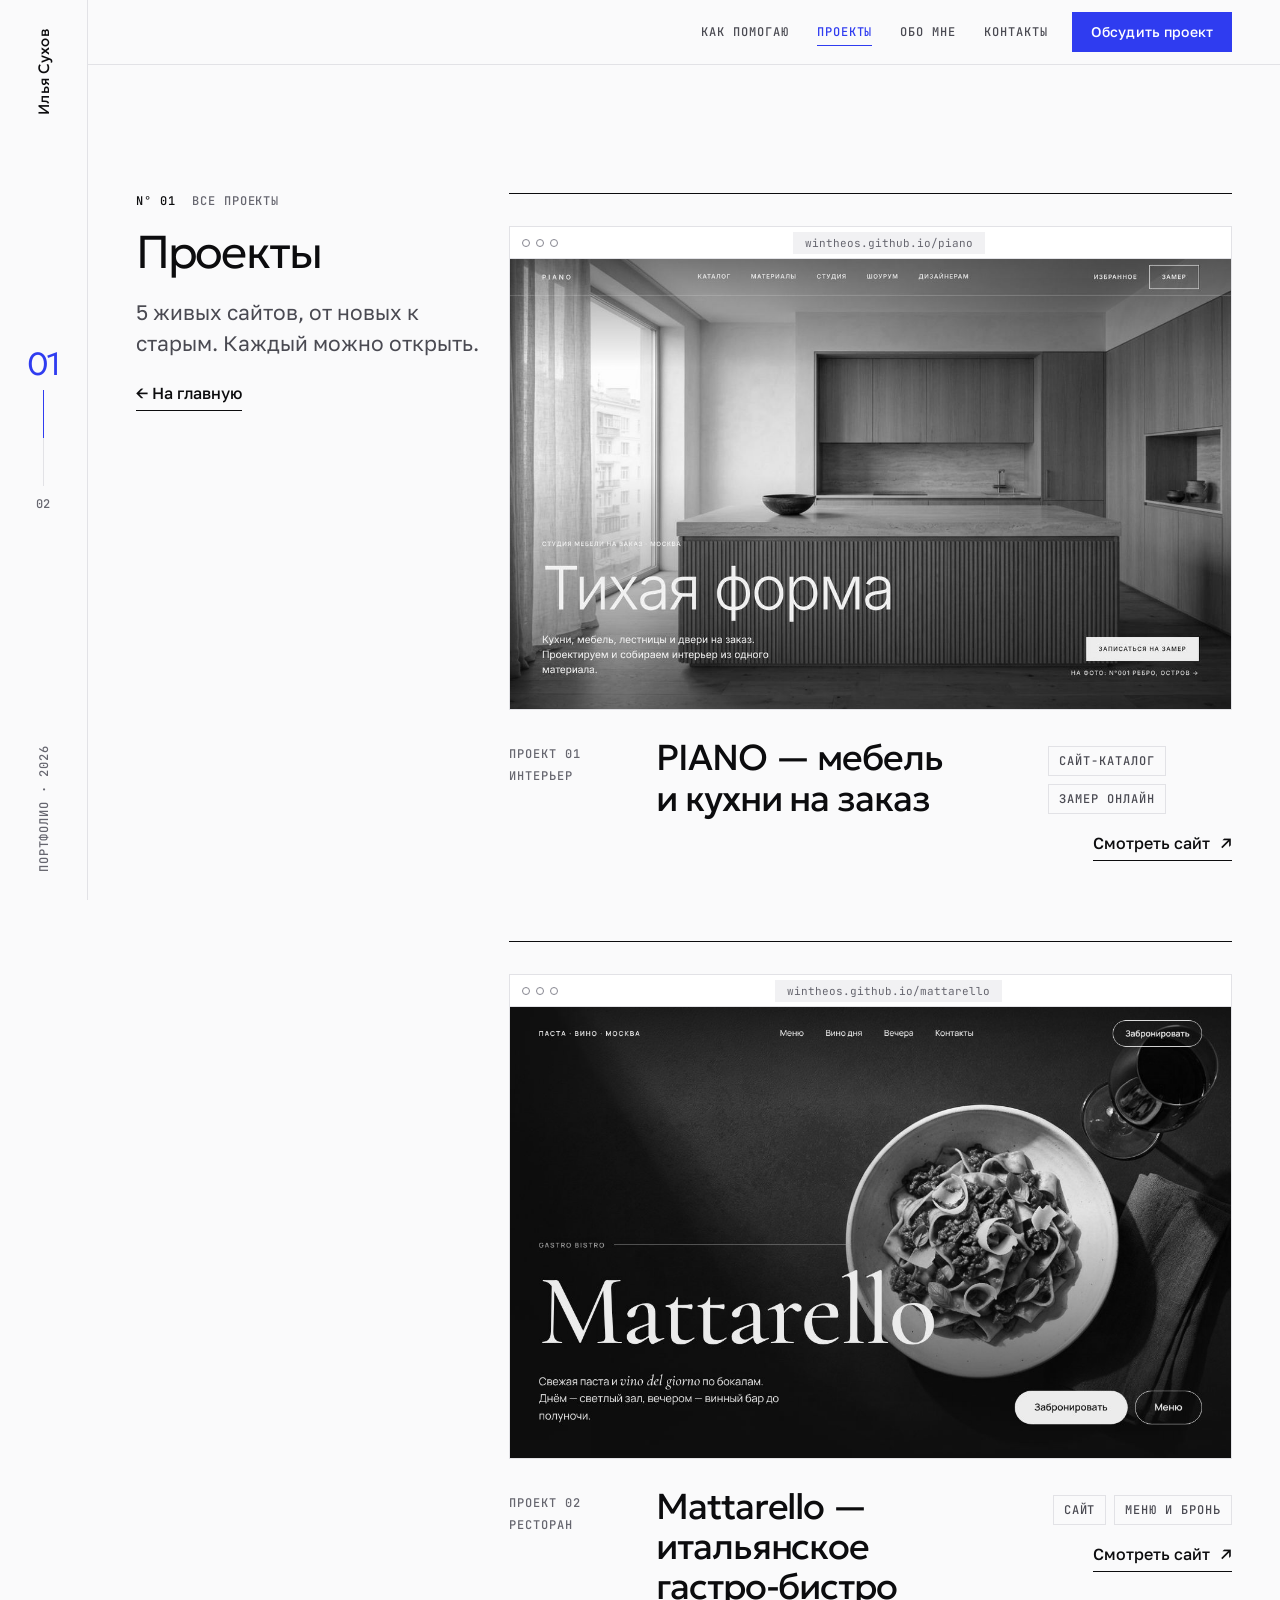
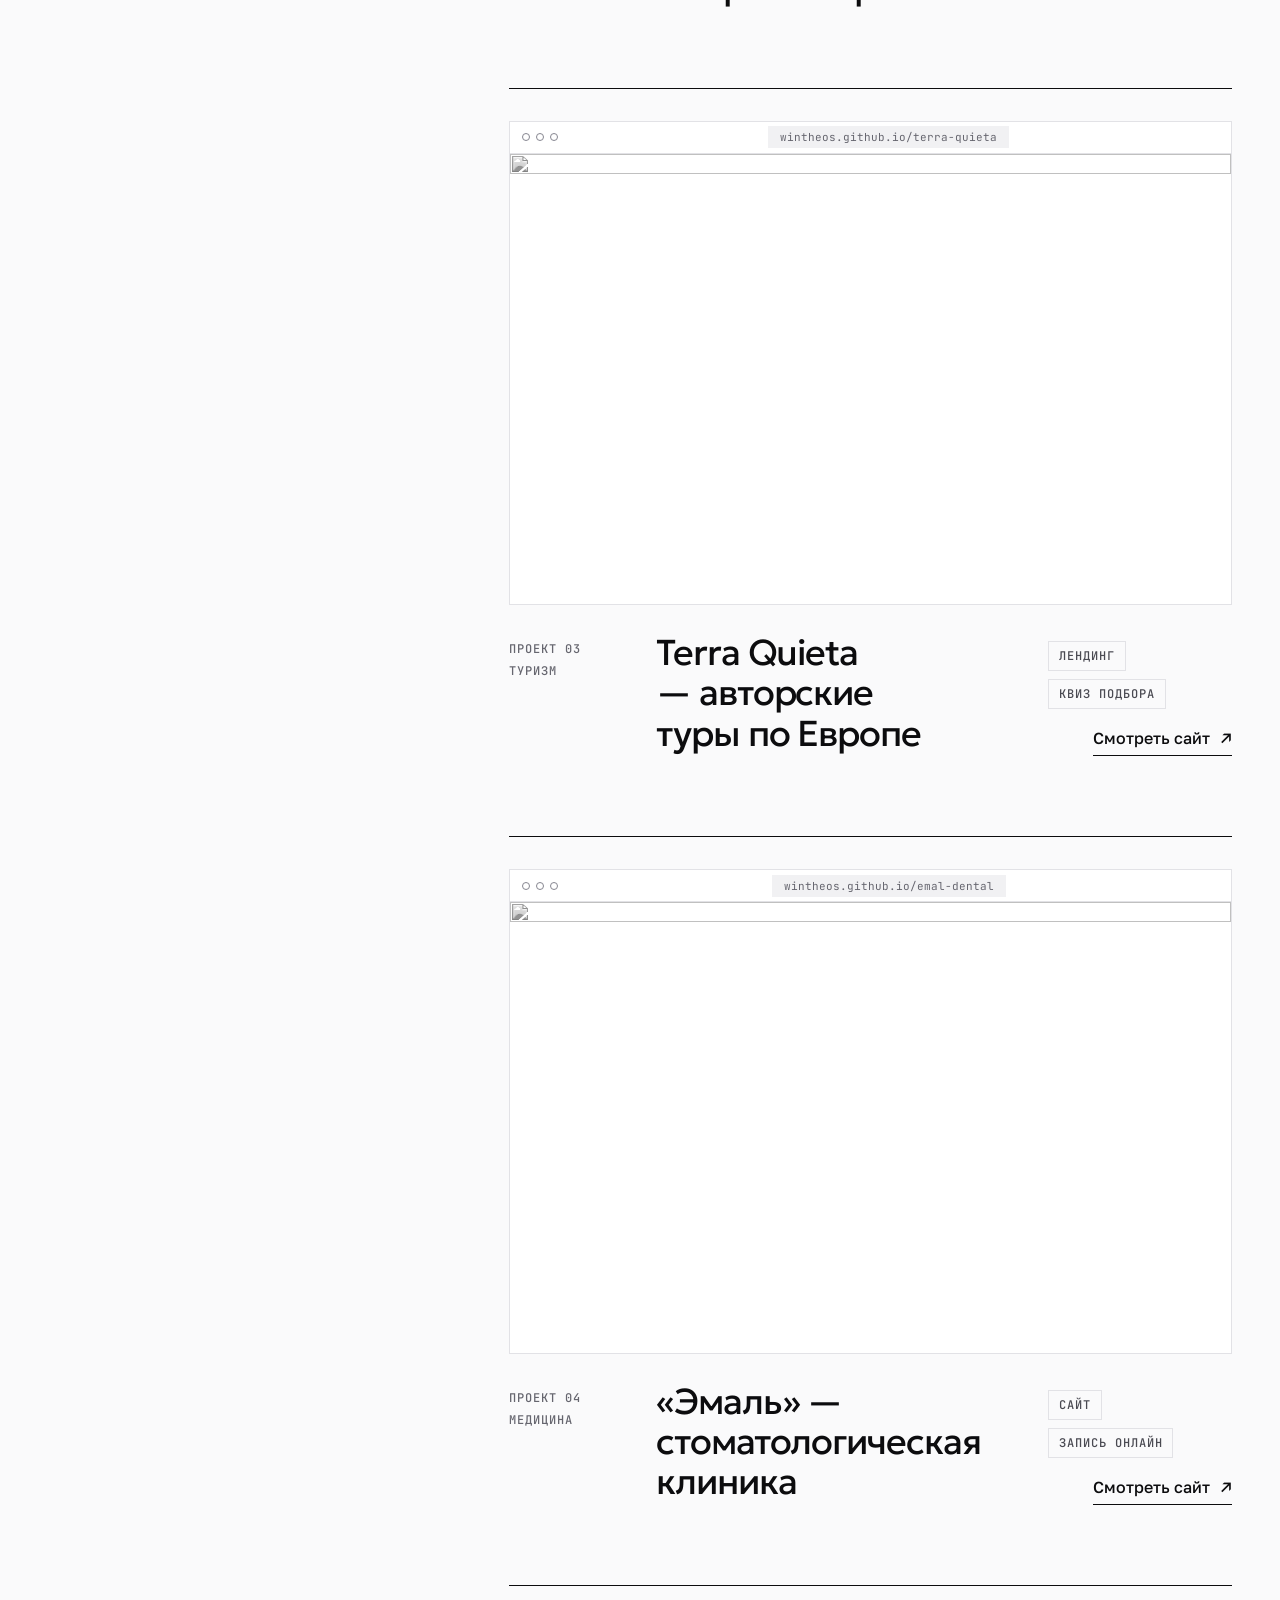
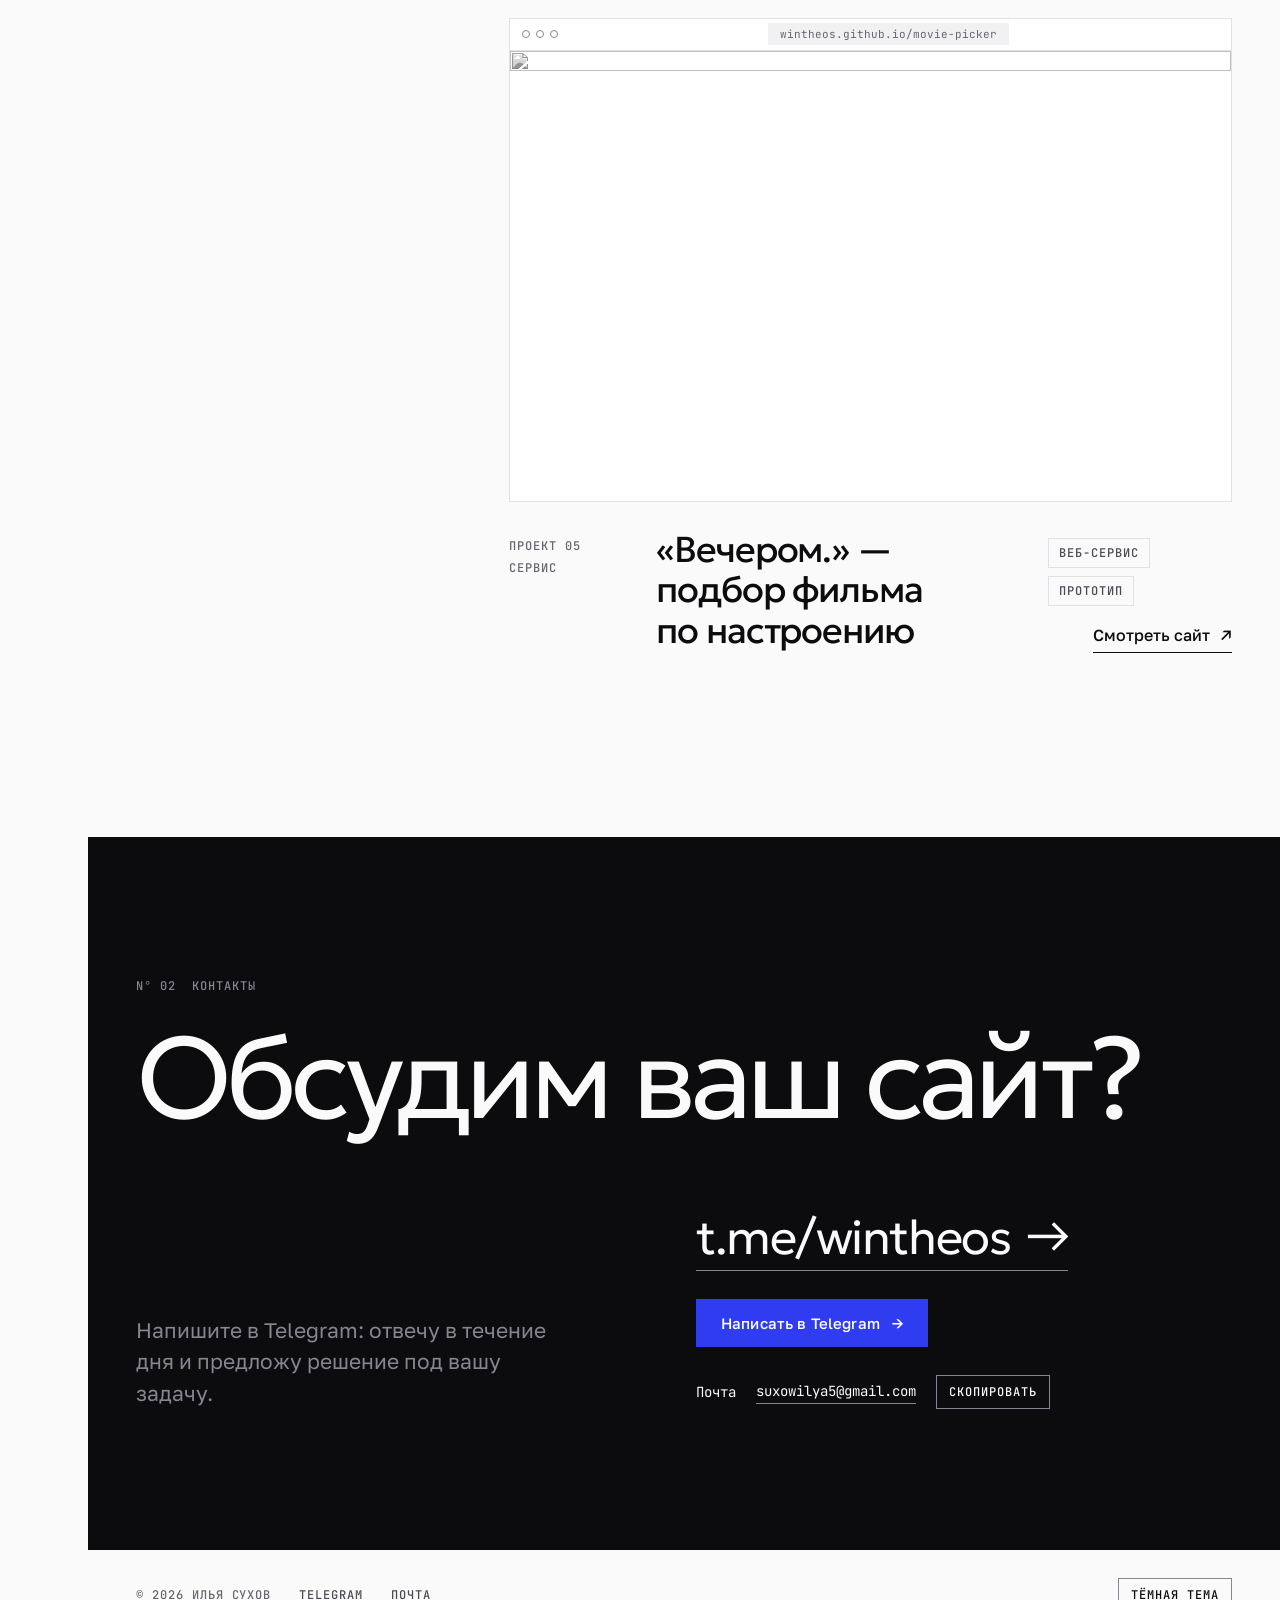
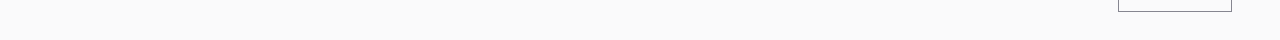
==== projects/index.html @ 3e2fe47c "PIANO в портфолио, на главной 3 последних проекта, страница всех проектов Co-Authored-By: Claude Opu" ====
<!doctype html>
<html lang="ru">
<head>
<meta charset="utf-8">
<meta name="viewport" content="width=device-width, initial-scale=1, viewport-fit=cover">
<title>Все проекты — Илья Сухов</title>
<meta name="description" content="Илья Сухов — веб-разработчик. Делаю сайты и лендинги для бизнеса, которые приводят клиентов.">
<link rel="preconnect" href="https://fonts.googleapis.com">
<link rel="preconnect" href="https://fonts.gstatic.com" crossorigin>
<link rel="stylesheet" href="https://fonts.googleapis.com/css2?family=Geologica:wght@300;400;500&family=Golos+Text:wght@400;500&family=JetBrains+Mono:wght@400;500&display=swap">
<style>
/* Layout: швейцарская сетка на 12 колонок + вертикальная рейка слева со счётчиком раздела; заголовки разделов «прилипают» слева, содержание идёт справа; структура держится на волосяных линиях */
:root{
  --surface:#fafafb; --surface-raised:#ffffff; --surface-sunken:#f1f1f3;
  --ink:#0c0c0e; --ink-secondary:#4a4a52; --ink-tertiary:#66666f;
  --line:#e2e2e6; --line-control:#868690; --line-strong:#0c0c0e;
  --accent:#2f3cf0; --accent-hover:#2330cc; --on-accent:#ffffff; --accent-soft:#ebecfe; --focus:#2f3cf0;
  --font-display:"Geologica","Golos Text",system-ui,sans-serif;
  --font-text:"Golos Text",system-ui,-apple-system,"Segoe UI",sans-serif;
  --font-mono:"JetBrains Mono",ui-monospace,"SFMono-Regular",Menlo,monospace;
  --rail:88px; --gap:24px; --side:16px; --wrap:1280px;
}
@media (prefers-color-scheme: dark){:root:not([data-theme="light"]){
  --surface:#0b0b0d; --surface-raised:#141417; --surface-sunken:#070708;
  --ink:#f2f2f4; --ink-secondary:#a7a7b0; --ink-tertiary:#8a8a94;
  --line:#2a2a30; --line-control:#63636d; --line-strong:#f2f2f4;
  --accent:#8a93ff; --accent-hover:#a3aaff; --on-accent:#0b0b0d; --accent-soft:#1c1f4d; --focus:#8a93ff; color-scheme:dark}}
:root[data-theme="dark"]{
  --surface:#0b0b0d; --surface-raised:#141417; --surface-sunken:#070708;
  --ink:#f2f2f4; --ink-secondary:#a7a7b0; --ink-tertiary:#8a8a94;
  --line:#2a2a30; --line-control:#63636d; --line-strong:#f2f2f4;
  --accent:#8a93ff; --accent-hover:#a3aaff; --on-accent:#0b0b0d; --accent-soft:#1c1f4d; --focus:#8a93ff; color-scheme:dark}
@media (min-width:720px){:root{--side:32px}}
@media (min-width:1100px){:root{--side:48px}}

*,*::before,*::after{box-sizing:border-box}
html{scroll-behavior:smooth;scroll-padding-top:72px}
body{margin:0;background:var(--surface);color:var(--ink);font:400 16px/1.625 var(--font-text);-webkit-font-smoothing:antialiased}
img{max-width:100%;height:auto;display:block}
a{color:inherit}
:focus-visible{outline:2px solid var(--focus);outline-offset:2px}
h1,h2,h3,p{margin:0}
h1,h2,h3{font-family:var(--font-display);font-weight:300;text-wrap:balance}
.mono{font-family:var(--font-mono);font-size:12px;line-height:16px;font-weight:500;letter-spacing:.08em;text-transform:uppercase}
.muted{color:var(--ink-tertiary)}
.grid{display:grid;grid-template-columns:repeat(12,minmax(0,1fr));column-gap:var(--gap)}
.wrap{max-width:var(--wrap);margin-inline:auto;padding-inline:var(--side)}

/* Рейка слева */
.rail{display:none}
@media (min-width:1100px){
  body{padding-left:var(--rail)}
  .rail{display:flex;flex-direction:column;justify-content:space-between;align-items:center;position:fixed;left:0;top:0;bottom:0;width:var(--rail);padding-block:28px;border-right:1px solid var(--line);background:var(--surface);z-index:20}
  .rail__name{writing-mode:vertical-rl;transform:rotate(180deg);font:400 15px/1 var(--font-display);letter-spacing:.02em;color:var(--ink);text-decoration:none}
  .rail__count{display:flex;flex-direction:column;align-items:center;gap:10px;font-variant-numeric:tabular-nums}
  .rail__now{font:300 32px/1 var(--font-display);letter-spacing:-.04em;color:var(--accent)}
  .rail__bar{width:1px;height:96px;background:var(--line);position:relative;overflow:hidden}
  .rail__bar i{position:absolute;left:0;top:0;width:1px;height:20%;background:var(--accent);transition:height .2s ease}
}

/* Шапка */
.top{position:sticky;top:env(safe-area-inset-top,0px);z-index:15;background:var(--surface);border-bottom:1px solid var(--line)}
.top__in{display:flex;align-items:center;gap:24px;min-height:64px}
.top__name{font:400 17px/1 var(--font-display);letter-spacing:-.01em;text-decoration:none}
@media (min-width:1100px){.top__name{display:none}}
.nav{display:flex;gap:28px;margin-left:auto}
.nav a{text-decoration:none;color:var(--ink-secondary);transition:color .2s ease;position:relative;padding-block:4px}
.nav a:hover{color:var(--ink)}
.nav a.is-active{color:var(--accent)}
.nav a.is-active::after{content:"";position:absolute;left:0;right:0;bottom:-2px;height:1px;background:var(--accent)}
.top__cta{margin-left:auto}
@media (min-width:900px){.top__cta{margin-left:0}}
@media (max-width:899px){.nav{display:none}}

/* Кнопки */
.btn{display:inline-flex;align-items:center;justify-content:center;gap:12px;min-height:48px;padding:12px 24px;border:1px solid var(--line-strong);background:transparent;color:var(--ink);font:500 15px/22px var(--font-text);letter-spacing:.01em;text-decoration:none;cursor:pointer;transition:background-color .2s ease,color .2s ease,border-color .2s ease}
.btn:hover{background:var(--ink);color:var(--surface)}
.btn--primary{background:var(--accent);border-color:var(--accent);color:var(--on-accent)}
.btn--primary:hover{background:var(--accent-hover);border-color:var(--accent-hover);color:var(--on-accent)}
.btn--sm{min-height:40px;padding:8px 18px;font-size:14px}
.btn .arr{transition:transform .2s ease}
.btn:hover .arr{transform:translateX(4px)}
.tlink{display:inline-flex;gap:10px;align-items:baseline;padding-bottom:4px;border-bottom:1px solid var(--line-strong);text-decoration:none;font-weight:500;transition:color .2s ease,border-color .2s ease}
.tlink:hover{color:var(--accent);border-color:var(--accent)}
.tlink .arr{transition:transform .2s ease}.tlink:hover .arr{transform:translateX(4px)}
.tag{display:inline-flex;padding:6px 10px;border:1px solid var(--line);color:var(--ink-secondary)}

/* Секции */
.sec{padding-block:clamp(72px,10vw,128px);border-top:1px solid var(--line)}
.sec__head{grid-column:1/-1;min-width:0;display:flex;flex-direction:column;gap:20px;margin-bottom:48px}
.sec__label{display:flex;gap:16px}
.sec__title{font-size:clamp(40px,5.6vw,64px);line-height:1.04;letter-spacing:-.04em;overflow-wrap:break-word}
.sec__body{grid-column:1/-1;min-width:0}
@media (min-width:1200px){
  .sec__head{grid-column:1/5;margin-bottom:0;position:sticky;top:112px;align-self:start}
  .sec__title{font-size:clamp(40px,3.6vw,56px)}
  .sec__body{grid-column:5/-1}
}

/* Герой */
.hero{position:relative;padding-block:clamp(40px,6vw,72px) clamp(72px,9vw,120px)}
.guides{position:absolute;inset:0;pointer-events:none}
.guides .wrap{height:100%}
.guides .grid{height:100%}
.guides span{border-inline:1px solid var(--line);opacity:.55}
@media (max-width:719px){.guides span:nth-child(n+5){display:none}.guides .grid{grid-template-columns:repeat(4,1fr)}}
.hero .wrap{position:relative}
.meta{display:grid;grid-template-columns:repeat(12,minmax(0,1fr));column-gap:var(--gap);row-gap:8px;padding-bottom:20px;border-bottom:1px solid var(--line-strong)}
.meta > *{grid-column:span 12}
@media (min-width:720px){.meta > *{grid-column:span 4}}
.hero h1{margin-top:clamp(40px,6vw,72px);font-size:clamp(46px,9.2vw,124px);line-height:.98;letter-spacing:-.05em}
.hero h1 .l{display:block}
.typing .ch{visibility:hidden}
.typing .ch.on{visibility:visible}
.caret{display:inline-block;position:relative;width:0;height:.8em;vertical-align:baseline}
.caret::after{content:"";position:absolute;left:.03em;bottom:-.06em;width:.055em;height:.86em;background:var(--accent);animation:blink 1s steps(1) infinite}
.caret.is-typing::after{animation:none}
.caret.is-done{opacity:0;transition:opacity .4s ease}
@keyframes blink{50%{opacity:0}}
@media (min-width:900px){.hero h1 .l2{padding-left:calc((100% + var(--gap)) / 12 * 2)}.hero h1 .l3{padding-left:calc((100% + var(--gap)) / 12 * 5)}}
.hero__row{margin-top:clamp(40px,6vw,72px);row-gap:32px;align-items:end}
.fig{grid-column:1/-1;display:flex;flex-direction:column;gap:10px;max-width:280px}
.fig img{width:100%;aspect-ratio:4/5;object-fit:cover;object-position:50% 25%;filter:grayscale(1) contrast(1.05)}
.hero__text{grid-column:1/-1;display:flex;flex-direction:column;gap:28px}
.lead{font-size:clamp(18px,2vw,21px);line-height:1.5;color:var(--ink-secondary);max-width:30em}
.actions{display:flex;flex-wrap:wrap;gap:16px 28px;align-items:center}
@media (min-width:720px){.fig{grid-column:1/5}.hero__text{grid-column:6/-1}}
@media (min-width:1100px){.fig{grid-column:1/4}.hero__text{grid-column:6/12}}

/* Как помогаю: строки-реестр */
.rows{list-style:none;margin:0;padding:0;border-top:1px solid var(--line-strong)}
.row{display:grid;grid-template-columns:56px minmax(0,1fr);column-gap:var(--gap);row-gap:8px;padding-block:28px;border-bottom:1px solid var(--line);transition:background-color .2s ease}
.row__n{grid-row:span 2;font-variant-numeric:tabular-nums;padding-top:6px}
.row h3{font-size:clamp(22px,2.4vw,28px);line-height:1.2;font-weight:400;letter-spacing:-.025em;transition:color .2s ease}
.row p{color:var(--ink-secondary);max-width:36em}
.row.is-in h3{color:var(--accent)}
@media (hover:hover){.row:hover h3{color:var(--accent)}}
@media (min-width:1200px){.row{grid-template-columns:56px minmax(0,5fr) minmax(0,6fr);align-items:baseline}.row__n{grid-row:auto}}
.steps{margin-top:64px}
.steps__title{margin-bottom:20px}
.steps ol{list-style:none;margin:0;padding:0;display:grid;grid-template-columns:repeat(2,minmax(0,1fr));gap:0;border-top:1px solid var(--line-strong);counter-reset:s}
@media (min-width:720px){.steps ol{grid-template-columns:repeat(4,minmax(0,1fr))}}
.steps li{counter-increment:s;display:flex;flex-direction:column;gap:28px;padding:20px 20px 24px 0;border-bottom:1px solid var(--line)}
.steps li::before{content:"Этап " counter(s);font-family:var(--font-mono);font-size:12px;line-height:16px;font-weight:500;letter-spacing:.08em;text-transform:uppercase;color:var(--ink-tertiary)}
.steps li span{font:400 20px/1.2 var(--font-display);letter-spacing:-.02em}
.steps li{position:relative}
.steps li::after{content:"";position:absolute;left:0;right:0;top:-1px;height:2px;background:var(--accent);transform:scaleX(0);transform-origin:left;transition:transform .35s ease}
.steps li span,.steps li::before{transition:color .3s ease}
.steps li.flash::after{transform:scaleX(1)}
.steps li.flash span,.steps li.flash::before{color:var(--accent)}
@media (min-width:720px){.steps li+li{padding-left:20px;border-left:1px solid var(--line)}}
@media (max-width:719px){.steps li:nth-child(even){padding-left:20px;border-left:1px solid var(--line)}}

/* Проекты */
.proj{display:flex;flex-direction:column;gap:28px;padding-block:32px 56px;border-top:1px solid var(--line-strong)}
.proj+.proj{margin-top:24px}
.stage{display:block;text-decoration:none}
.browser{position:relative;width:100%;background:var(--surface-raised);border:1px solid var(--line);overflow:hidden}
.browser__bar{display:grid;grid-template-columns:auto 1fr auto;align-items:center;gap:12px;height:32px;padding:0 12px;border-bottom:1px solid var(--line)}
.dots{display:flex;gap:6px}.dots i{width:8px;height:8px;border:1px solid var(--line-control);border-radius:999px}
.url{justify-self:center;max-width:100%;overflow:hidden;text-overflow:ellipsis;white-space:nowrap;padding:3px 12px;background:var(--surface-sunken);font:400 11px/16px var(--font-mono);color:var(--ink-tertiary)}
.browser img{width:100%;aspect-ratio:16/10;object-fit:cover;object-position:top;filter:grayscale(1);transition:filter .4s ease}
.stage:focus-visible img,.proj.is-in .browser img{filter:none}
@media (hover:hover){.proj:hover .browser img{filter:none}}
.proj__info{display:grid;grid-template-columns:minmax(0,1fr);gap:16px;min-width:0}
.proj__idx{display:flex;gap:16px;font-variant-numeric:tabular-nums}
.proj h3{font-size:clamp(26px,3vw,36px);line-height:1.12;font-weight:400;letter-spacing:-.03em;overflow-wrap:break-word;hyphens:auto}
.proj__side{display:flex;flex-direction:column;gap:16px;align-items:flex-start}
.proj__tags{display:flex;flex-wrap:wrap;gap:8px}
@media (min-width:900px){
  .proj__info{grid-template-columns:minmax(0,2fr) minmax(0,6fr) minmax(0,3fr);column-gap:var(--gap);align-items:start}
  .proj__idx{flex-direction:column;gap:6px;padding-top:8px}
  .proj__side{align-items:flex-end;padding-top:8px}
}

.more{display:flex;flex-wrap:wrap;align-items:center;justify-content:space-between;gap:16px 24px;margin-top:24px;padding-top:28px;border-top:1px solid var(--line-strong)}
.back{display:inline-flex;align-self:flex-start}
/* Обо мне */
.about__grid{row-gap:40px;align-items:start}
.portrait{grid-column:1/-1;max-width:420px;display:flex;flex-direction:column;gap:10px}
.portrait img{width:100%;aspect-ratio:4/5;object-fit:cover;object-position:50% 30%;filter:grayscale(1) contrast(1.05)}
.about__text{grid-column:1/-1;display:flex;flex-direction:column;gap:24px;min-width:0}
.about__text h2{font-size:clamp(40px,5.6vw,64px);line-height:1.04;letter-spacing:-.04em}
.about__text p{font-size:clamp(17px,1.8vw,19px);line-height:1.65;max-width:34em}
.about__text p.big{font:300 clamp(22px,2.6vw,30px)/1.3 var(--font-display);letter-spacing:-.02em;color:var(--ink)}
.tools{display:grid;grid-template-columns:repeat(2,minmax(0,1fr));border-top:1px solid var(--line-strong);margin-top:8px}
@media (min-width:720px){.tools{grid-template-columns:repeat(4,minmax(0,1fr))}}
.tools li{list-style:none;padding:14px 12px 14px 0;border-bottom:1px solid var(--line);font-family:var(--font-mono);font-size:13px;line-height:18px;color:var(--ink-secondary)}
.tools{padding:0;margin-bottom:0}
@media (min-width:860px){.portrait{grid-column:1/6}.about__text{grid-column:7/-1}}

/* Контакты: инверсия */
.contact{background:var(--ink);color:var(--surface);--c-muted:var(--line-control);padding-block:clamp(80px,11vw,144px);border-top:0}
.contact .mono{color:var(--c-muted)}
.contact h2{margin-top:28px;font-size:clamp(48px,9vw,120px);line-height:.98;letter-spacing:-.05em}
.contact__grid{margin-top:clamp(48px,6vw,80px);row-gap:40px;align-items:end}
.contact__lead{grid-column:1/-1;font-size:clamp(18px,2vw,21px);line-height:1.5;color:var(--c-muted);max-width:28em}
.contact__act{grid-column:1/-1;display:flex;flex-direction:column;gap:28px;align-items:flex-start}
.contact .btn--primary:focus-visible,.contact a:focus-visible,.contact button:focus-visible{outline-color:var(--surface)}
.biglink{font:300 clamp(28px,4vw,48px)/1.1 var(--font-display);letter-spacing:-.03em;text-decoration:none;border-bottom:1px solid var(--c-muted);padding-bottom:6px;display:inline-flex;gap:16px;transition:border-color .2s ease}
.biglink:hover{border-color:var(--surface)}
.biglink .arr{transition:transform .2s ease}.biglink:hover .arr{transform:translateX(6px)}
.mail{display:flex;flex-wrap:wrap;gap:12px 20px;align-items:center;font-family:var(--font-mono);font-size:14px}
.mail a{text-decoration:none;border-bottom:1px solid var(--c-muted)}
.copy{font:500 12px/16px var(--font-mono);letter-spacing:.08em;text-transform:uppercase;padding:8px 12px;border:1px solid var(--c-muted);background:transparent;color:var(--surface);cursor:pointer;transition:border-color .2s ease}
.copy:hover{border-color:var(--surface)}
@media (min-width:900px){.contact__lead{grid-column:1/6}.contact__act{grid-column:7/-1}}

/* Футер */
.foot{padding-block:28px}
.foot__in{display:flex;flex-wrap:wrap;gap:12px 28px;align-items:center;color:var(--ink-tertiary)}
.foot__in a{text-decoration:none;color:var(--ink-secondary)}
.foot__in a:hover{color:var(--ink)}
.theme{margin-left:auto;font:500 12px/16px var(--font-mono);letter-spacing:.08em;text-transform:uppercase;padding:8px 12px;border:1px solid var(--line-control);background:transparent;color:var(--ink);cursor:pointer}
.theme:hover{border-color:var(--ink)}

@media (prefers-reduced-motion:reduce){html{scroll-behavior:auto}*{transition:none!important}}
</style>
<link rel="icon" href="data:image/svg+xml,%3Csvg xmlns=%22http://www.w3.org/2000/svg%22 viewBox=%220 0 64 64%22%3E%3Crect width=%2264%22 height=%2264%22 fill=%22%230c0c0e%22/%3E%3Crect x=%2240%22 y=%220%22 width=%2224%22 height=%2240%22 fill=%22%232f3cf0%22/%3E%3C/svg%3E">
<meta property="og:title" content="Все проекты — Илья Сухов"><meta property="og:description" content="Делаю сайты и лендинги для бизнеса, которые приводят клиентов."><meta property="og:type" content="website"><meta property="og:url" content="https://wintheos.github.io/projects/"><meta property="og:image" content="https://wintheos.github.io/img/cover-og.jpg"><meta name="theme-color" content="#fafafb">
</head>
<body>

<aside class="rail" aria-hidden="true">
  <a class="rail__name" href="../" tabindex="-1">Илья Сухов</a>
  <div class="rail__count">
    <span class="rail__now" id="railNow">01</span>
    <span class="rail__bar"><i id="railBar"></i></span>
    <span class="mono muted">02</span>
  </div>
  <span class="mono muted" style="writing-mode:vertical-rl;transform:rotate(180deg)">Портфолио · 2026</span>
</aside>

<header class="top">
  <div class="wrap top__in">
    <a class="top__name" href="../">Илья Сухов</a>
    <nav class="nav mono" aria-label="Разделы">
      <a href="../#help" data-s="help">Как помогаю</a>
      <a href="./" data-s="projects" aria-current="page">Проекты</a>
      <a href="../#about" data-s="about">Обо мне</a>
      <a href="#contact" data-s="contact">Контакты</a>
    </nav>
    <a class="btn btn--primary btn--sm top__cta" href="https://t.me/wintheos" target="_blank" rel="noopener">Обсудить проект</a>
  </div>
</header>

<main id="top">
  <section class="sec" id="projects" data-n="01" style="border-top:0">
    <div class="wrap grid">
      <div class="sec__head">
        <div class="sec__label mono"><span>N° 01</span><span class="muted">Все проекты</span></div>
        <h1 class="sec__title">Проекты</h1>
        <p class="lead">5 живых сайтов, от новых к старым. Каждый можно открыть.</p>
        <a class="tlink back" href="../">← На главную</a>
      </div>
      <div class="sec__body">
        <article class="proj">
          <a class="stage" href="https://wintheos.github.io/piano/" target="_blank" rel="noopener" tabindex="-1" aria-hidden="true">
            <div class="browser"><div class="browser__bar"><span class="dots"><i></i><i></i><i></i></span><span class="url">wintheos.github.io/piano</span><span></span></div><img src="../img/cover-piano.jpg" alt="" width="1200" height="750" loading="lazy"></div>
          </a>
          <div class="proj__info">
            <div class="proj__idx mono muted"><span>Проект 01</span><span>Интерьер</span></div>
            <h3>PIANO — мебель и кухни на заказ</h3>
            <div class="proj__side">
              <div class="proj__tags mono"><span class="tag">Сайт-каталог</span><span class="tag">Замер онлайн</span></div>
              <a class="tlink" href="https://wintheos.github.io/piano/" target="_blank" rel="noopener" aria-label="Смотреть сайт: PIANO">Смотреть сайт <span class="arr" aria-hidden="true">↗</span></a>
            </div>
          </div>
        </article>
        <article class="proj proj--flip">
          <a class="stage" href="https://wintheos.github.io/mattarello/" target="_blank" rel="noopener" tabindex="-1" aria-hidden="true">
            <div class="browser"><div class="browser__bar"><span class="dots"><i></i><i></i><i></i></span><span class="url">wintheos.github.io/mattarello</span><span></span></div><img src="../img/cover-mattarello.jpg" alt="" width="1200" height="750" loading="lazy"></div>
          </a>
          <div class="proj__info">
            <div class="proj__idx mono muted"><span>Проект 02</span><span>Ресторан</span></div>
            <h3>Mattarello — итальянское гастро-бистро</h3>
            <div class="proj__side">
              <div class="proj__tags mono"><span class="tag">Сайт</span><span class="tag">Меню и бронь</span></div>
              <a class="tlink" href="https://wintheos.github.io/mattarello/" target="_blank" rel="noopener" aria-label="Смотреть сайт: Mattarello">Смотреть сайт <span class="arr" aria-hidden="true">↗</span></a>
            </div>
          </div>
        </article>
        <article class="proj">
          <a class="stage" href="https://wintheos.github.io/terra-quieta/" target="_blank" rel="noopener" tabindex="-1" aria-hidden="true">
            <div class="browser"><div class="browser__bar"><span class="dots"><i></i><i></i><i></i></span><span class="url">wintheos.github.io/terra-quieta</span><span></span></div><img src="../img/cover-terra.jpg" alt="" width="1200" height="750" loading="lazy"></div>
          </a>
          <div class="proj__info">
            <div class="proj__idx mono muted"><span>Проект 03</span><span>Туризм</span></div>
            <h3>Terra Quieta — авторские туры по Европе</h3>
            <div class="proj__side">
              <div class="proj__tags mono"><span class="tag">Лендинг</span><span class="tag">Квиз подбора</span></div>
              <a class="tlink" href="https://wintheos.github.io/terra-quieta/" target="_blank" rel="noopener" aria-label="Смотреть сайт: Terra Quieta">Смотреть сайт <span class="arr" aria-hidden="true">↗</span></a>
            </div>
          </div>
        </article>
        <article class="proj proj--flip">
          <a class="stage" href="https://wintheos.github.io/emal-dental/" target="_blank" rel="noopener" tabindex="-1" aria-hidden="true">
            <div class="browser"><div class="browser__bar"><span class="dots"><i></i><i></i><i></i></span><span class="url">wintheos.github.io/emal-dental</span><span></span></div><img src="../img/cover-emal.jpg" alt="" width="1200" height="750" loading="lazy"></div>
          </a>
          <div class="proj__info">
            <div class="proj__idx mono muted"><span>Проект 04</span><span>Медицина</span></div>
            <h3>«Эмаль» — стоматологическая клиника</h3>
            <div class="proj__side">
              <div class="proj__tags mono"><span class="tag">Сайт</span><span class="tag">Запись онлайн</span></div>
              <a class="tlink" href="https://wintheos.github.io/emal-dental/" target="_blank" rel="noopener" aria-label="Смотреть сайт: «Эмаль»">Смотреть сайт <span class="arr" aria-hidden="true">↗</span></a>
            </div>
          </div>
        </article>
        <article class="proj">
          <a class="stage" href="https://wintheos.github.io/movie-picker/" target="_blank" rel="noopener" tabindex="-1" aria-hidden="true">
            <div class="browser"><div class="browser__bar"><span class="dots"><i></i><i></i><i></i></span><span class="url">wintheos.github.io/movie-picker</span><span></span></div><img src="../img/cover-vecherom.jpg" alt="" width="1200" height="750" loading="lazy"></div>
          </a>
          <div class="proj__info">
            <div class="proj__idx mono muted"><span>Проект 05</span><span>Сервис</span></div>
            <h3>«Вечером.» — подбор фильма по настроению</h3>
            <div class="proj__side">
              <div class="proj__tags mono"><span class="tag">Веб-сервис</span><span class="tag">Прототип</span></div>
              <a class="tlink" href="https://wintheos.github.io/movie-picker/" target="_blank" rel="noopener" aria-label="Смотреть сайт: «Вечером.»">Смотреть сайт <span class="arr" aria-hidden="true">↗</span></a>
            </div>
          </div>
        </article>
      </div>
    </div>
  </section>

  <section class="sec contact" id="contact" data-n="02">
    <div class="wrap">
      <div class="sec__label mono"><span>N° 02</span><span>Контакты</span></div>
      <h2>Обсудим ваш сайт?</h2>
      <div class="grid contact__grid">
        <p class="contact__lead">Напишите в Telegram: отвечу в течение дня и предложу решение под вашу задачу.</p>
        <div class="contact__act">
          <a class="biglink" href="https://t.me/wintheos" target="_blank" rel="noopener">t.me/wintheos <span class="arr" aria-hidden="true">→</span></a>
          <a class="btn btn--primary" href="https://t.me/wintheos" target="_blank" rel="noopener">Написать в Telegram <span class="arr" aria-hidden="true">→</span></a>
          <div class="mail"><span>Почта</span><a href="mailto:suxowilya5@gmail.com" id="mail">suxowilya5@gmail.com</a><button class="copy" id="copy" type="button">Скопировать</button></div>
        </div>
      </div>
    </div>
  </section>
</main>

<footer class="foot">
  <div class="wrap foot__in mono">
    <span>© 2026 Илья Сухов</span>
    <a href="https://t.me/wintheos" target="_blank" rel="noopener">Telegram</a>
    <a href="mailto:suxowilya5@gmail.com">Почта</a>
    <button class="theme" id="theme" type="button">Тёмная тема</button>
  </div>
</footer>

<script>
(function(){
  var copy=document.getElementById('copy'),mail='suxowilya5@gmail.com';
  copy.addEventListener('click',function(){
    var done=function(){copy.textContent='Скопировано';setTimeout(function(){copy.textContent='Скопировать';},2000);};
    var fallback=function(){var r=document.createRange();r.selectNodeContents(document.getElementById('mail'));var s=getSelection();s.removeAllRanges();s.addRange(r);copy.textContent='Выделено';};
    try{navigator.clipboard.writeText(mail).then(done,fallback);}catch(e){fallback();}
  });

  var root=document.documentElement,btn=document.getElementById('theme');
  var isDark=function(){var t=root.getAttribute('data-theme');return t?t==='dark':matchMedia('(prefers-color-scheme: dark)').matches;};
  var label=function(){btn.textContent=isDark()?'Светлая тема':'Тёмная тема';};
  try{var saved=localStorage.getItem('theme');if(saved)root.setAttribute('data-theme',saved);}catch(e){}
  label();
  btn.addEventListener('click',function(){var n=isDark()?'light':'dark';root.setAttribute('data-theme',n);try{localStorage.setItem('theme',n);}catch(e){}label();});

  // Счётчик раздела в рейке и активный пункт меню
  var secs=[].slice.call(document.querySelectorAll('main > section[data-n]'));
  var now=document.getElementById('railNow'),bar=document.getElementById('railBar');
  var links=[].slice.call(document.querySelectorAll('.nav a'));
  var set=function(s){
    now.textContent=s.dataset.n;
    bar.style.height=(parseInt(s.dataset.n,10)/secs.length*100)+'%';
    links.forEach(function(a){a.classList.toggle('is-active',a.dataset.s===s.id);});
  };
  if('IntersectionObserver' in window){
    var io=new IntersectionObserver(function(es){es.forEach(function(e){if(e.isIntersecting)set(e.target);});},{rootMargin:'-45% 0px -50% 0px'});
    secs.forEach(function(s){io.observe(s);});
  }

  // На сенсорных экранах подсветка идёт за прокруткой: в каждой группе выделен один элемент — ближайший к центру экрана
  if(matchMedia('(hover: none)').matches){
    var groups=[[].slice.call(document.querySelectorAll('.row')),[].slice.call(document.querySelectorAll('.proj'))];
    var ticking=false;
    var update=function(){
      ticking=false;
      var vh=window.innerHeight,c=vh/2;
      groups.forEach(function(items){
        var best=null,bd=Infinity;
        items.forEach(function(el){
          var r=el.getBoundingClientRect();
          if(r.bottom<0||r.top>vh)return;
          var d=Math.abs((r.top+r.bottom)/2-c);
          if(d<bd){bd=d;best=el;}
        });
        items.forEach(function(el){el.classList.toggle('is-in',el===best&&bd<vh*0.35);});
      });
    };
    var onScroll=function(){if(!ticking){ticking=true;requestAnimationFrame(update);}};
    window.addEventListener('scroll',onScroll,{passive:true});
    window.addEventListener('resize',onScroll);
    update();
  }

  // Печатная машинка для заголовка первого экрана
  (function(){
    var h=document.getElementById('heroTitle');
    if(!h||matchMedia('(prefers-reduced-motion: reduce)').matches)return;
    var chars=[];
    h.querySelectorAll('.l').forEach(function(line){
      var t=line.textContent;line.textContent='';
      for(var i=0;i<t.length;i++){var c=document.createElement('span');c.className='ch';c.textContent=t[i];c.setAttribute('aria-hidden','true');line.appendChild(c);chars.push({el:c,end:i===t.length-1});}
    });
    var caret=document.createElement('span');caret.className='caret is-typing';caret.setAttribute('aria-hidden','true');
    h.classList.add('typing');
    chars[0].el.parentNode.insertBefore(caret,chars[0].el);
    var i=0;
    var step=function(){
      var c=chars[i];c.el.classList.add('on');c.el.parentNode.insertBefore(caret,c.el.nextSibling);
      i++;
      if(i>=chars.length){caret.classList.remove('is-typing');setTimeout(function(){caret.classList.add('is-done');},2600);return;}
      var d=c.el.textContent===' '?90:38+Math.random()*55;
      if(c.end)d+=260;
      setTimeout(step,d);
    };
    setTimeout(step,350);
  })();

  // Этапы работы подсвечиваются по очереди, когда блок попадает в кадр
  (function(){
    var box=document.querySelector('.steps ol');
    if(!box||!('IntersectionObserver' in window)||matchMedia('(prefers-reduced-motion: reduce)').matches)return;
    var items=[].slice.call(box.children),running=false;
    var run=function(){
      if(running)return;running=true;
      var i=0;
      var next=function(){
        if(i>=items.length){running=false;return;}
        var li=items[i];
        li.classList.add('flash');
        setTimeout(function(){
          li.classList.remove('flash');
          i++;
          setTimeout(next,380);
        },650);
      };
      next();
    };
    var seen=false;
    new IntersectionObserver(function(es){es.forEach(function(e){
      if(e.intersectionRatio>=0.7&&!seen){seen=true;run();}
      if(!e.isIntersecting&&e.intersectionRatio===0)seen=false;
    });},{threshold:[0,0.75]}).observe(box);
  })();
})();
</script>

</body>
</html>
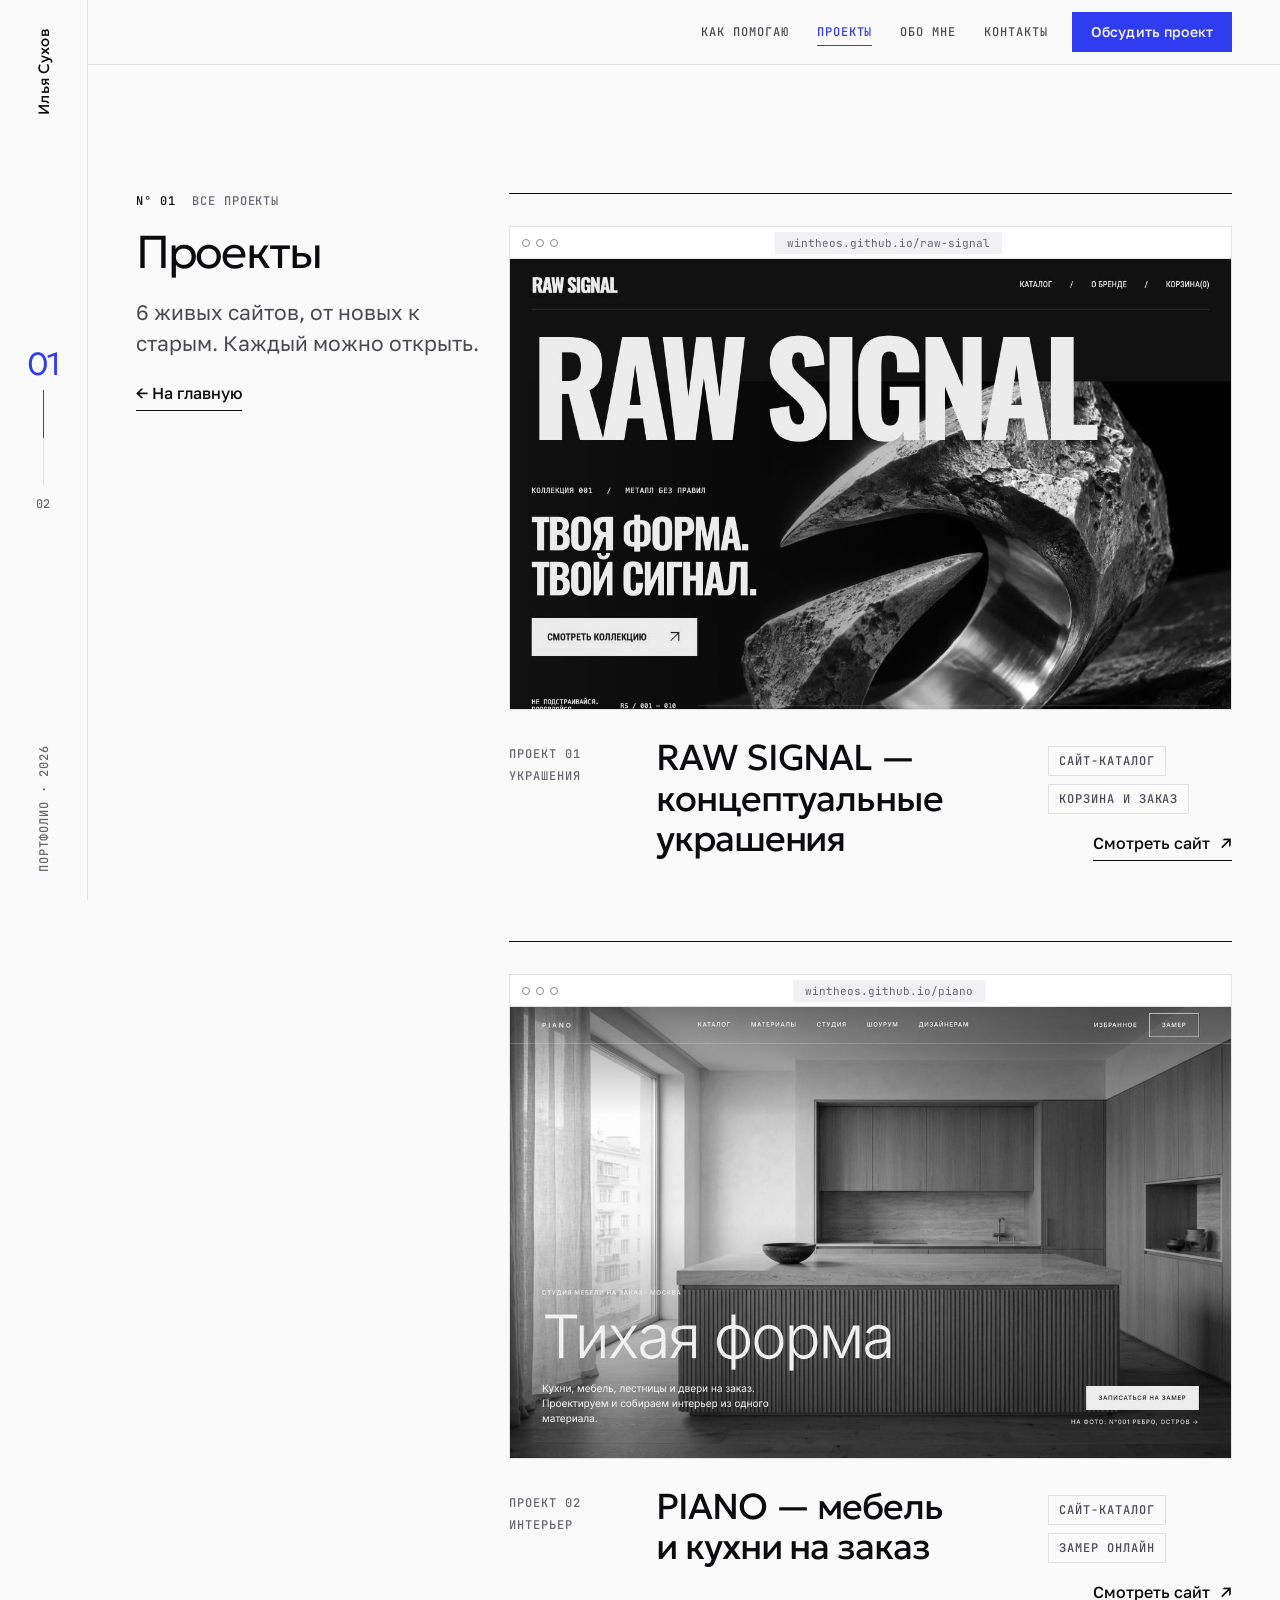
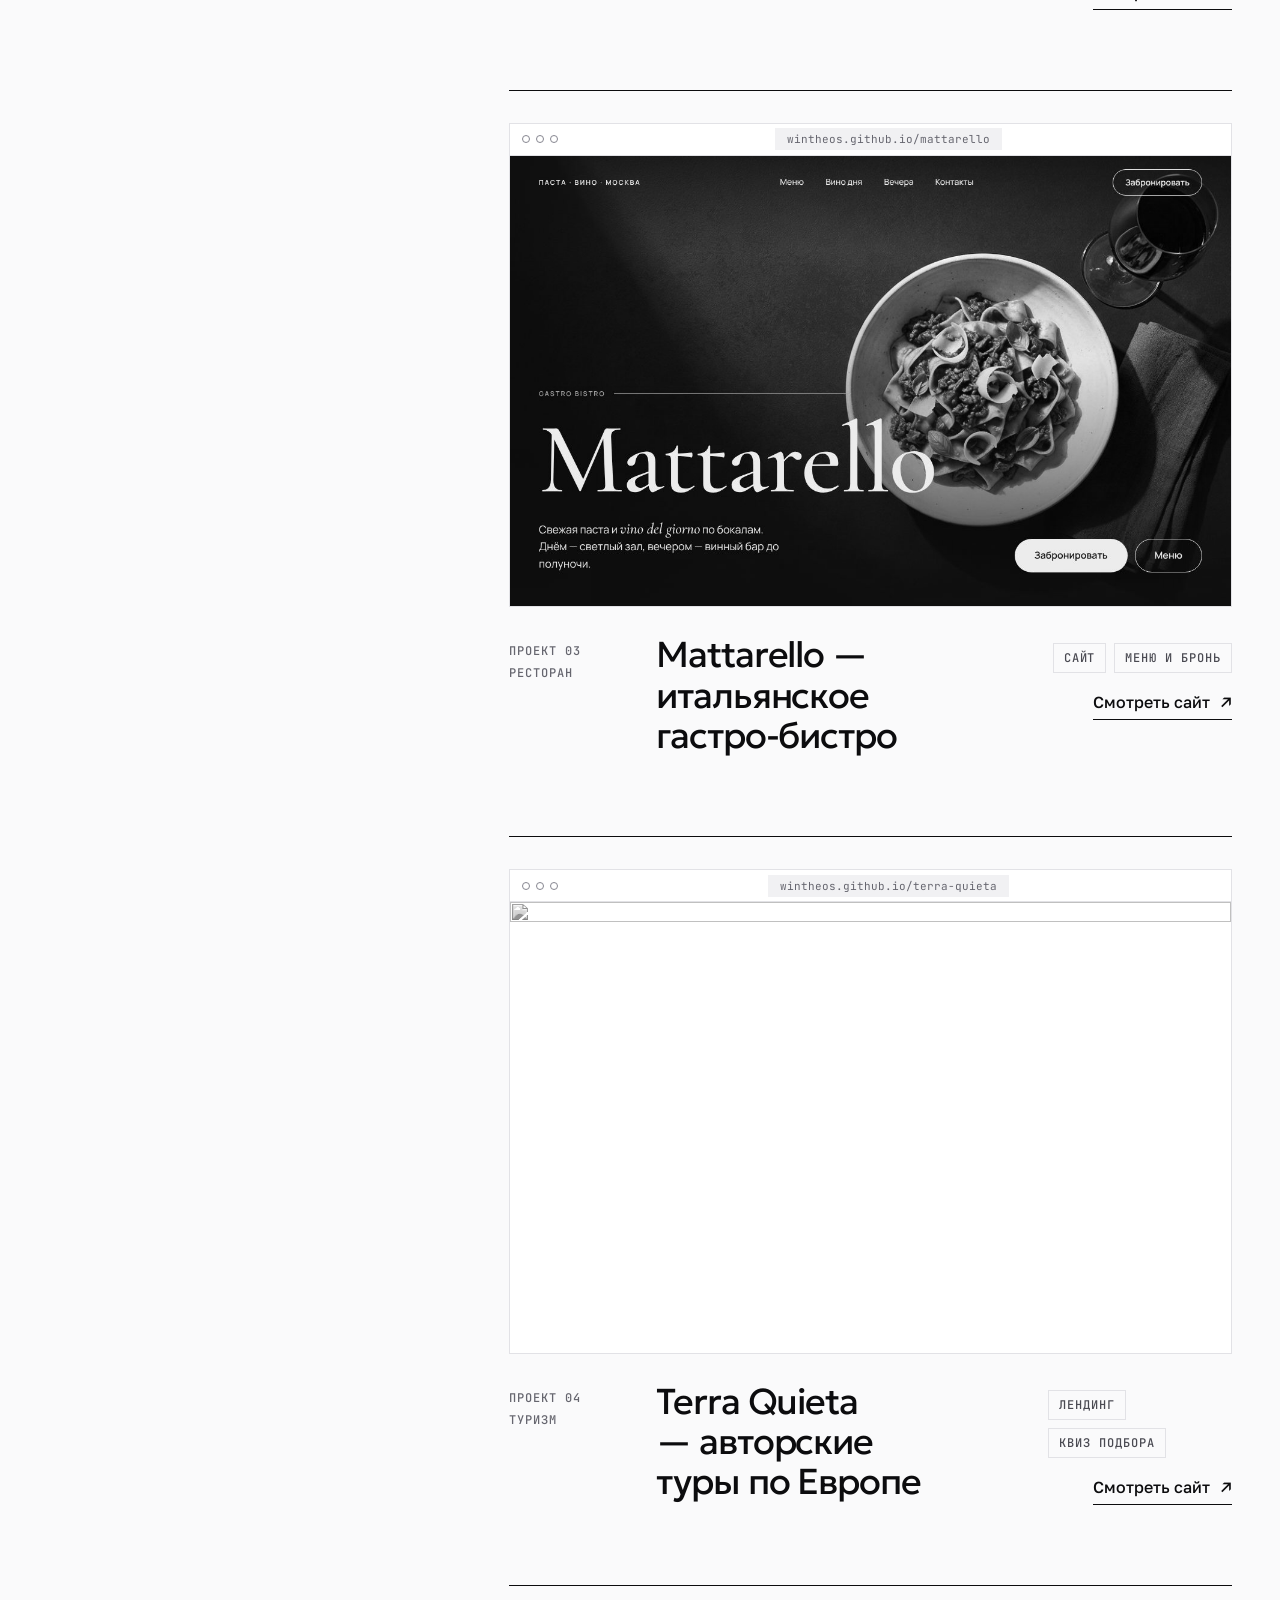
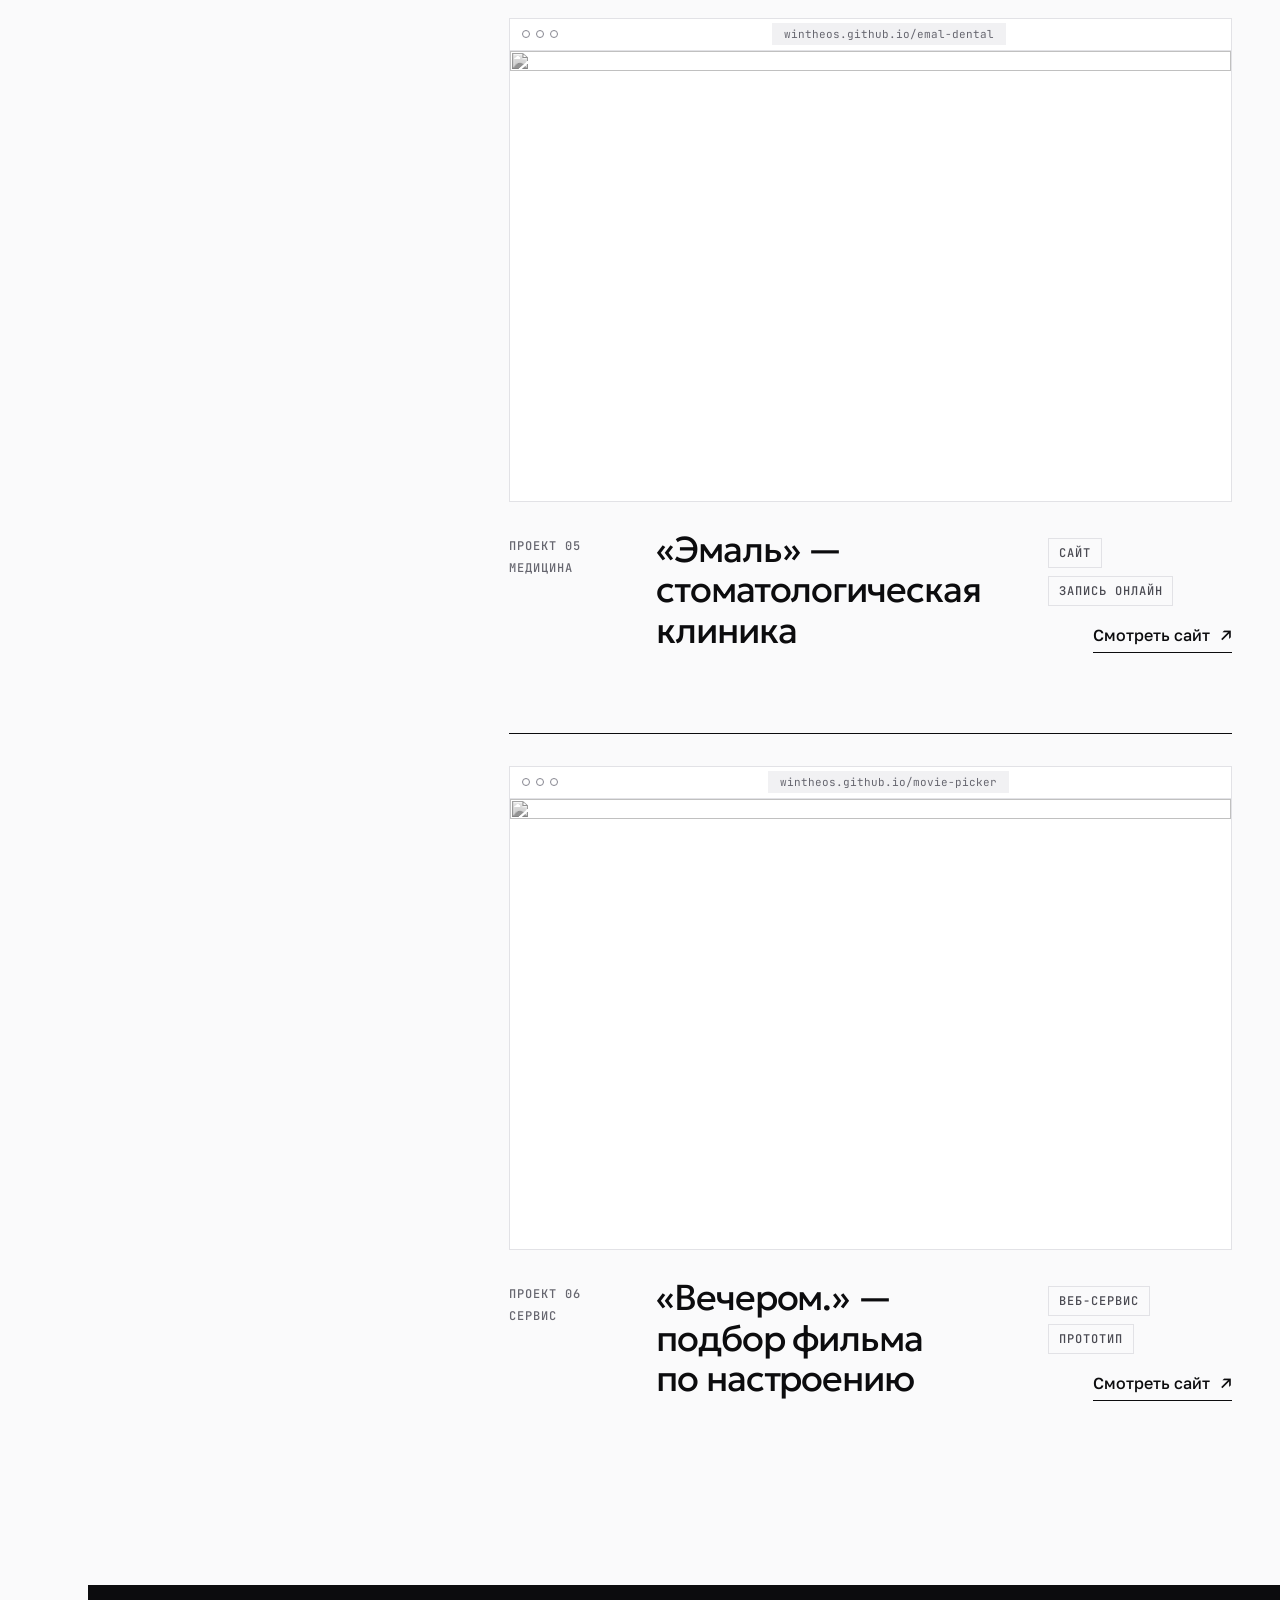
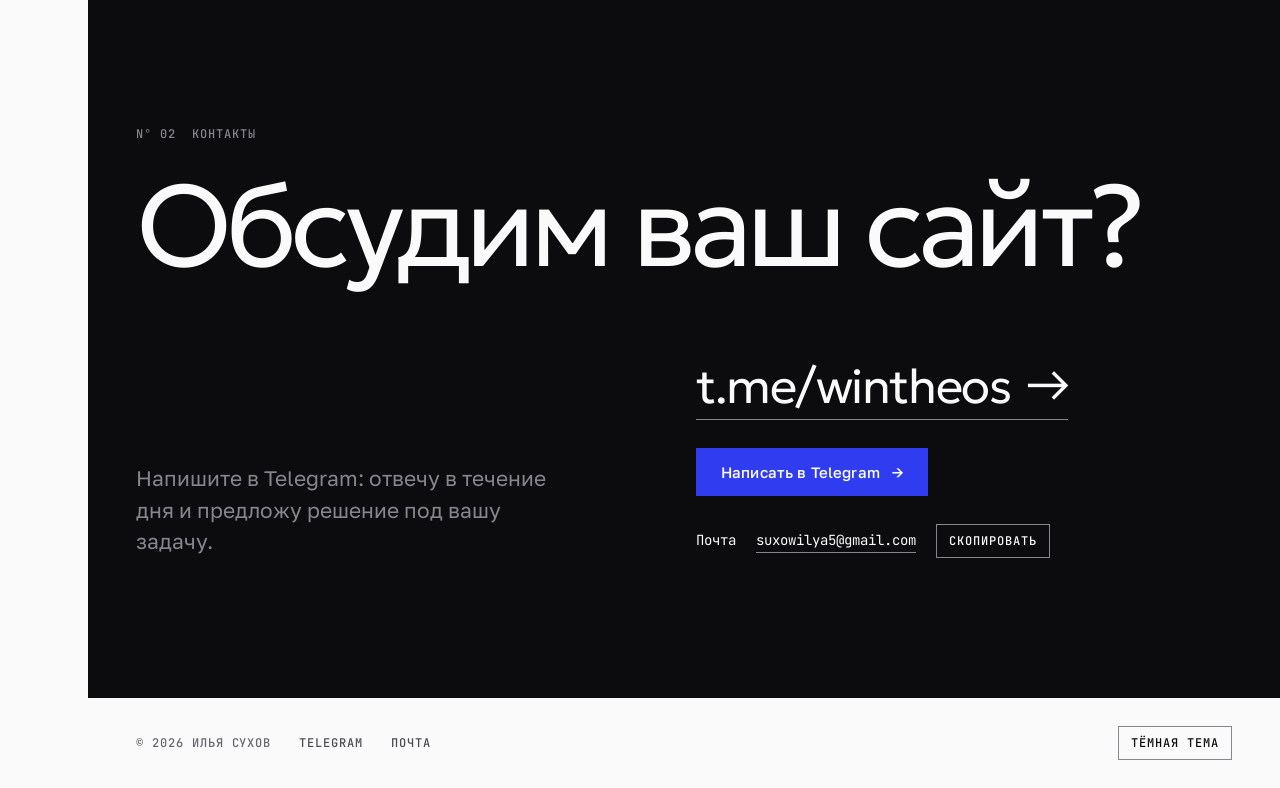
==== commit d897363f: "Add RAW SIGNAL to latest and all portfolio projects" ====
--- a/projects/index.html
+++ b/projects/index.html
@@ -250,16 +250,29 @@
       <div class="sec__head">
         <div class="sec__label mono"><span>N° 01</span><span class="muted">Все проекты</span></div>
         <h1 class="sec__title">Проекты</h1>
-        <p class="lead">5 живых сайтов, от новых к старым. Каждый можно открыть.</p>
+        <p class="lead">6 живых сайтов, от новых к старым. Каждый можно открыть.</p>
         <a class="tlink back" href="../">← На главную</a>
       </div>
       <div class="sec__body">
         <article class="proj">
+          <a class="stage" href="https://wintheos.github.io/raw-signal/" target="_blank" rel="noopener" tabindex="-1" aria-hidden="true">
+            <div class="browser"><div class="browser__bar"><span class="dots"><i></i><i></i><i></i></span><span class="url">wintheos.github.io/raw-signal</span><span></span></div><img src="../img/cover-raw-signal.jpg" alt="" width="1200" height="750" loading="lazy"></div>
+          </a>
+          <div class="proj__info">
+            <div class="proj__idx mono muted"><span>Проект 01</span><span>Украшения</span></div>
+            <h3>RAW SIGNAL — концептуальные украшения</h3>
+            <div class="proj__side">
+              <div class="proj__tags mono"><span class="tag">Сайт-каталог</span><span class="tag">Корзина и заказ</span></div>
+              <a class="tlink" href="https://wintheos.github.io/raw-signal/" target="_blank" rel="noopener" aria-label="Смотреть сайт: RAW SIGNAL">Смотреть сайт <span class="arr" aria-hidden="true">↗</span></a>
+            </div>
+          </div>
+        </article>
+        <article class="proj">
           <a class="stage" href="https://wintheos.github.io/piano/" target="_blank" rel="noopener" tabindex="-1" aria-hidden="true">
             <div class="browser"><div class="browser__bar"><span class="dots"><i></i><i></i><i></i></span><span class="url">wintheos.github.io/piano</span><span></span></div><img src="../img/cover-piano.jpg" alt="" width="1200" height="750" loading="lazy"></div>
           </a>
           <div class="proj__info">
-            <div class="proj__idx mono muted"><span>Проект 01</span><span>Интерьер</span></div>
+            <div class="proj__idx mono muted"><span>Проект 02</span><span>Интерьер</span></div>
             <h3>PIANO — мебель и кухни на заказ</h3>
             <div class="proj__side">
               <div class="proj__tags mono"><span class="tag">Сайт-каталог</span><span class="tag">Замер онлайн</span></div>
@@ -272,7 +285,7 @@
             <div class="browser"><div class="browser__bar"><span class="dots"><i></i><i></i><i></i></span><span class="url">wintheos.github.io/mattarello</span><span></span></div><img src="../img/cover-mattarello.jpg" alt="" width="1200" height="750" loading="lazy"></div>
           </a>
           <div class="proj__info">
-            <div class="proj__idx mono muted"><span>Проект 02</span><span>Ресторан</span></div>
+            <div class="proj__idx mono muted"><span>Проект 03</span><span>Ресторан</span></div>
             <h3>Mattarello — итальянское гастро-бистро</h3>
             <div class="proj__side">
               <div class="proj__tags mono"><span class="tag">Сайт</span><span class="tag">Меню и бронь</span></div>
@@ -285,7 +298,7 @@
             <div class="browser"><div class="browser__bar"><span class="dots"><i></i><i></i><i></i></span><span class="url">wintheos.github.io/terra-quieta</span><span></span></div><img src="../img/cover-terra.jpg" alt="" width="1200" height="750" loading="lazy"></div>
           </a>
           <div class="proj__info">
-            <div class="proj__idx mono muted"><span>Проект 03</span><span>Туризм</span></div>
+            <div class="proj__idx mono muted"><span>Проект 04</span><span>Туризм</span></div>
             <h3>Terra Quieta — авторские туры по Европе</h3>
             <div class="proj__side">
               <div class="proj__tags mono"><span class="tag">Лендинг</span><span class="tag">Квиз подбора</span></div>
@@ -298,7 +311,7 @@
             <div class="browser"><div class="browser__bar"><span class="dots"><i></i><i></i><i></i></span><span class="url">wintheos.github.io/emal-dental</span><span></span></div><img src="../img/cover-emal.jpg" alt="" width="1200" height="750" loading="lazy"></div>
           </a>
           <div class="proj__info">
-            <div class="proj__idx mono muted"><span>Проект 04</span><span>Медицина</span></div>
+            <div class="proj__idx mono muted"><span>Проект 05</span><span>Медицина</span></div>
             <h3>«Эмаль» — стоматологическая клиника</h3>
             <div class="proj__side">
               <div class="proj__tags mono"><span class="tag">Сайт</span><span class="tag">Запись онлайн</span></div>
@@ -311,7 +324,7 @@
             <div class="browser"><div class="browser__bar"><span class="dots"><i></i><i></i><i></i></span><span class="url">wintheos.github.io/movie-picker</span><span></span></div><img src="../img/cover-vecherom.jpg" alt="" width="1200" height="750" loading="lazy"></div>
           </a>
           <div class="proj__info">
-            <div class="proj__idx mono muted"><span>Проект 05</span><span>Сервис</span></div>
+            <div class="proj__idx mono muted"><span>Проект 06</span><span>Сервис</span></div>
             <h3>«Вечером.» — подбор фильма по настроению</h3>
             <div class="proj__side">
               <div class="proj__tags mono"><span class="tag">Веб-сервис</span><span class="tag">Прототип</span></div>
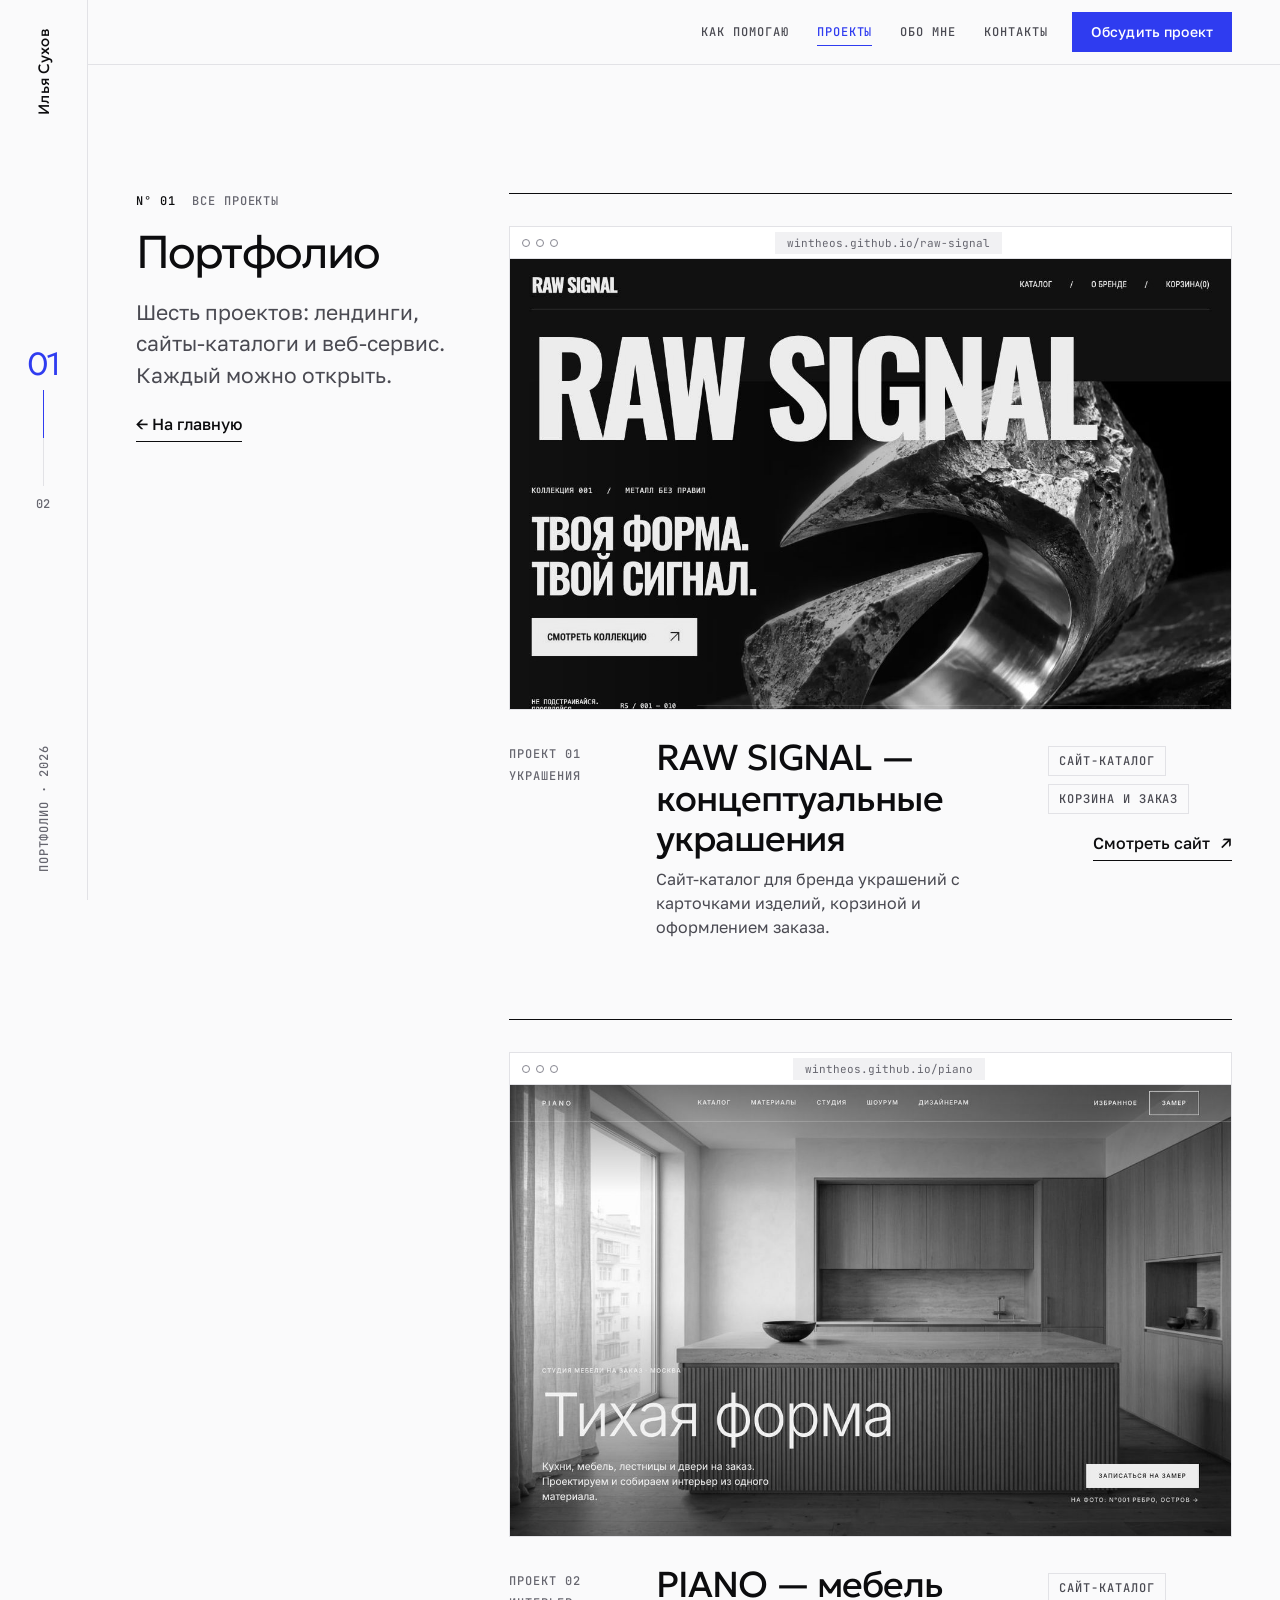
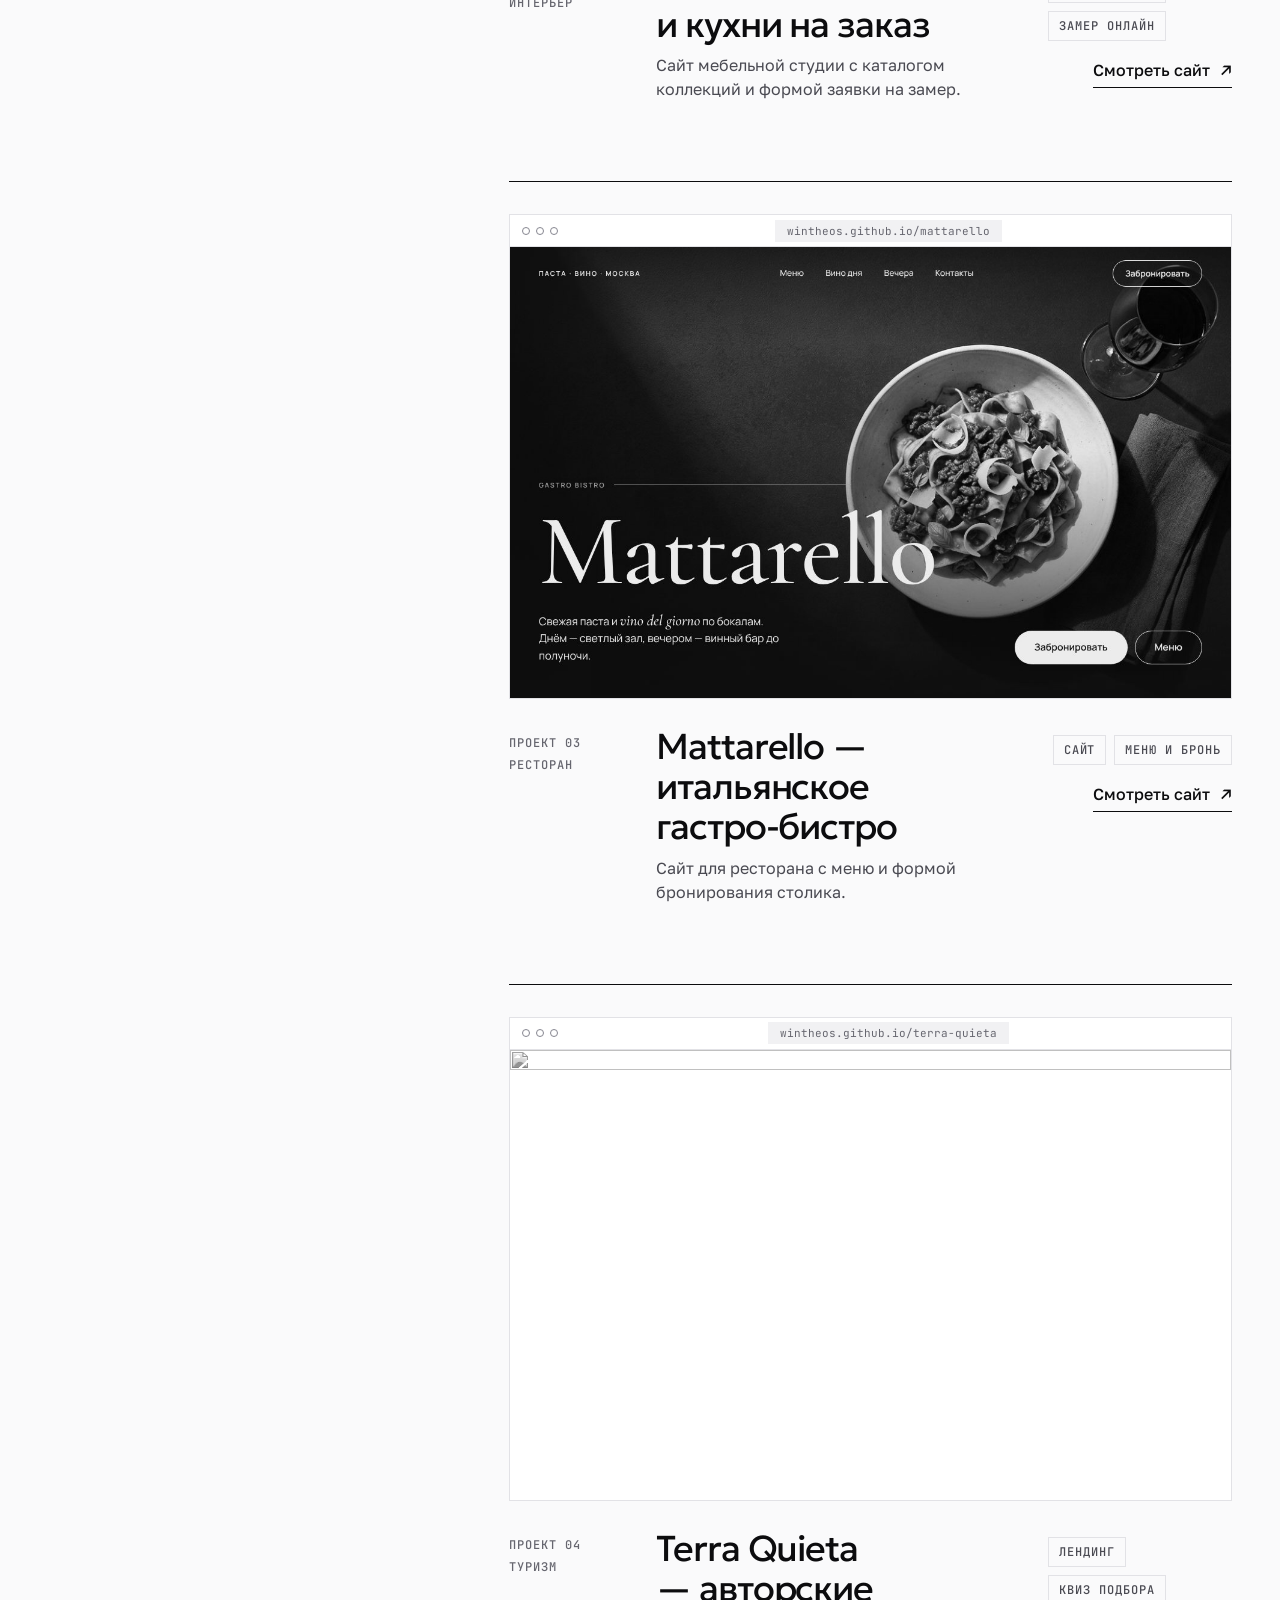
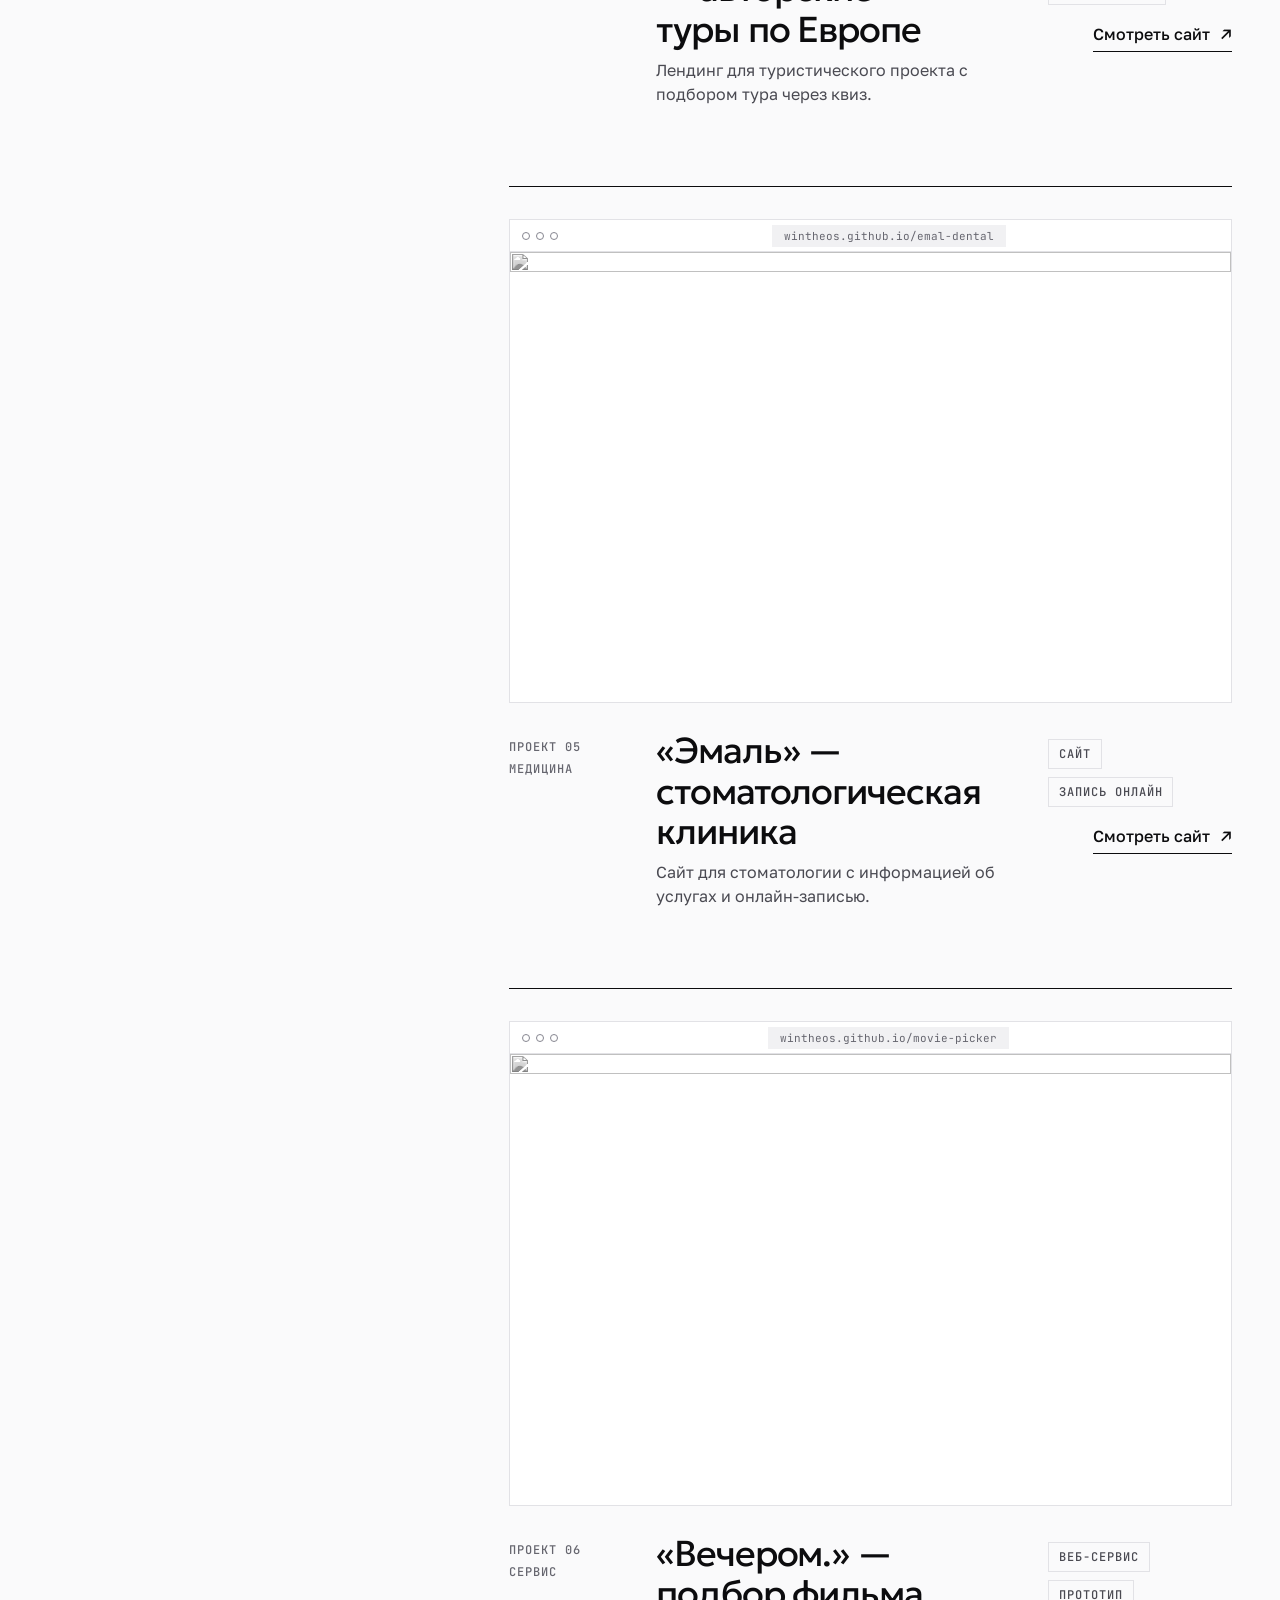
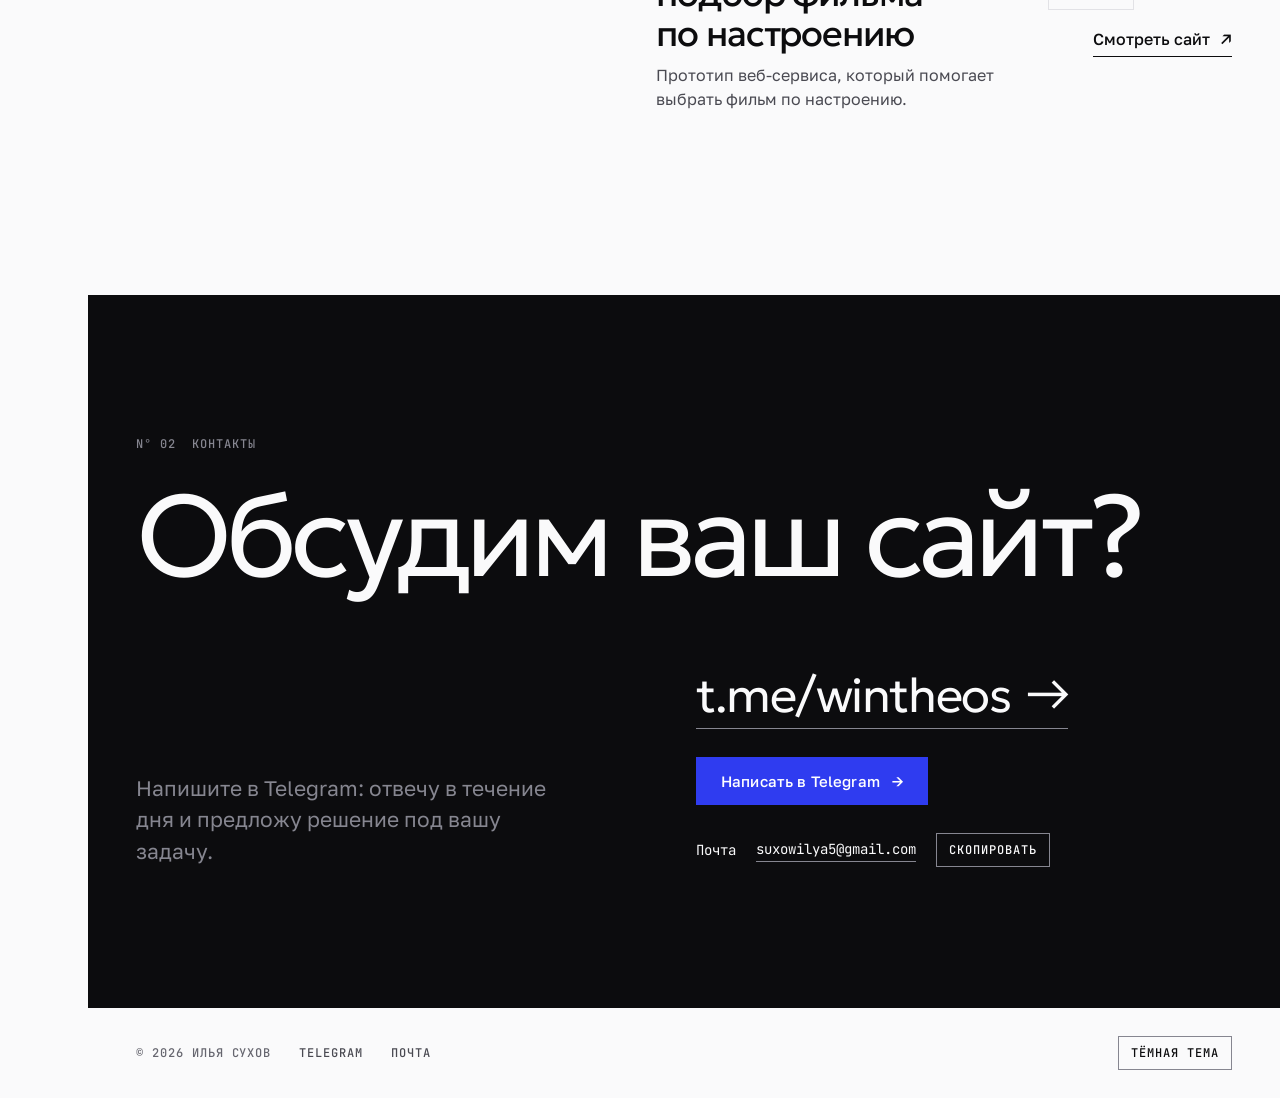
==== commit 2e9420f0: "Improve portfolio search metadata and project descriptions" ====
--- a/projects/index.html
+++ b/projects/index.html
@@ -3,8 +3,9 @@
 <head>
 <meta charset="utf-8">
 <meta name="viewport" content="width=device-width, initial-scale=1, viewport-fit=cover">
-<title>Все проекты — Илья Сухов</title>
-<meta name="description" content="Илья Сухов — веб-разработчик. Делаю сайты и лендинги для бизнеса, которые приводят клиентов.">
+<title>Портфолио веб-дизайнера — сайты Ильи Сухова</title>
+<meta name="description" content="Портфолио Ильи Сухова. Примеры веб-дизайна и разработки сайтов для ресторана, мебельной студии, бренда украшений и других проектов.">
+<link rel="canonical" href="https://wintheos.github.io/projects/">
 <link rel="preconnect" href="https://fonts.googleapis.com">
 <link rel="preconnect" href="https://fonts.gstatic.com" crossorigin>
 <link rel="stylesheet" href="https://fonts.googleapis.com/css2?family=Geologica:wght@300;400;500&family=Golos+Text:wght@400;500&family=JetBrains+Mono:wght@400;500&display=swap">
@@ -165,6 +166,7 @@
 .proj__info{display:grid;grid-template-columns:minmax(0,1fr);gap:16px;min-width:0}
 .proj__idx{display:flex;gap:16px;font-variant-numeric:tabular-nums}
 .proj h3{font-size:clamp(26px,3vw,36px);line-height:1.12;font-weight:400;letter-spacing:-.03em;overflow-wrap:break-word;hyphens:auto}
+.proj__description{margin-top:8px;color:var(--ink-secondary);line-height:1.5}
 .proj__side{display:flex;flex-direction:column;gap:16px;align-items:flex-start}
 .proj__tags{display:flex;flex-wrap:wrap;gap:8px}
 @media (min-width:900px){
@@ -249,8 +251,8 @@
     <div class="wrap grid">
       <div class="sec__head">
         <div class="sec__label mono"><span>N° 01</span><span class="muted">Все проекты</span></div>
-        <h1 class="sec__title">Проекты</h1>
-        <p class="lead">6 живых сайтов, от новых к старым. Каждый можно открыть.</p>
+        <h1 class="sec__title">Портфолио</h1>
+        <p class="lead">Шесть проектов: лендинги, сайты-каталоги и веб-сервис. Каждый можно открыть.</p>
         <a class="tlink back" href="../">← На главную</a>
       </div>
       <div class="sec__body">
@@ -260,7 +262,10 @@
           </a>
           <div class="proj__info">
             <div class="proj__idx mono muted"><span>Проект 01</span><span>Украшения</span></div>
-            <h3>RAW SIGNAL — концептуальные украшения</h3>
+            <div>
+              <h3>RAW SIGNAL — концептуальные украшения</h3>
+              <p class="proj__description">Сайт-каталог для бренда украшений с карточками изделий, корзиной и оформлением заказа.</p>
+            </div>
             <div class="proj__side">
               <div class="proj__tags mono"><span class="tag">Сайт-каталог</span><span class="tag">Корзина и заказ</span></div>
               <a class="tlink" href="https://wintheos.github.io/raw-signal/" target="_blank" rel="noopener" aria-label="Смотреть сайт: RAW SIGNAL">Смотреть сайт <span class="arr" aria-hidden="true">↗</span></a>
@@ -273,7 +278,10 @@
           </a>
           <div class="proj__info">
             <div class="proj__idx mono muted"><span>Проект 02</span><span>Интерьер</span></div>
-            <h3>PIANO — мебель и кухни на заказ</h3>
+            <div>
+              <h3>PIANO — мебель и кухни на заказ</h3>
+              <p class="proj__description">Сайт мебельной студии с каталогом коллекций и формой заявки на замер.</p>
+            </div>
             <div class="proj__side">
               <div class="proj__tags mono"><span class="tag">Сайт-каталог</span><span class="tag">Замер онлайн</span></div>
               <a class="tlink" href="https://wintheos.github.io/piano/" target="_blank" rel="noopener" aria-label="Смотреть сайт: PIANO">Смотреть сайт <span class="arr" aria-hidden="true">↗</span></a>
@@ -286,7 +294,10 @@
           </a>
           <div class="proj__info">
             <div class="proj__idx mono muted"><span>Проект 03</span><span>Ресторан</span></div>
-            <h3>Mattarello — итальянское гастро-бистро</h3>
+            <div>
+              <h3>Mattarello — итальянское гастро-бистро</h3>
+              <p class="proj__description">Сайт для ресторана с меню и формой бронирования столика.</p>
+            </div>
             <div class="proj__side">
               <div class="proj__tags mono"><span class="tag">Сайт</span><span class="tag">Меню и бронь</span></div>
               <a class="tlink" href="https://wintheos.github.io/mattarello/" target="_blank" rel="noopener" aria-label="Смотреть сайт: Mattarello">Смотреть сайт <span class="arr" aria-hidden="true">↗</span></a>
@@ -299,7 +310,10 @@
           </a>
           <div class="proj__info">
             <div class="proj__idx mono muted"><span>Проект 04</span><span>Туризм</span></div>
-            <h3>Terra Quieta — авторские туры по Европе</h3>
+            <div>
+              <h3>Terra Quieta — авторские туры по Европе</h3>
+              <p class="proj__description">Лендинг для туристического проекта с подбором тура через квиз.</p>
+            </div>
             <div class="proj__side">
               <div class="proj__tags mono"><span class="tag">Лендинг</span><span class="tag">Квиз подбора</span></div>
               <a class="tlink" href="https://wintheos.github.io/terra-quieta/" target="_blank" rel="noopener" aria-label="Смотреть сайт: Terra Quieta">Смотреть сайт <span class="arr" aria-hidden="true">↗</span></a>
@@ -312,7 +326,10 @@
           </a>
           <div class="proj__info">
             <div class="proj__idx mono muted"><span>Проект 05</span><span>Медицина</span></div>
-            <h3>«Эмаль» — стоматологическая клиника</h3>
+            <div>
+              <h3>«Эмаль» — стоматологическая клиника</h3>
+              <p class="proj__description">Сайт для стоматологии с информацией об услугах и онлайн-записью.</p>
+            </div>
             <div class="proj__side">
               <div class="proj__tags mono"><span class="tag">Сайт</span><span class="tag">Запись онлайн</span></div>
               <a class="tlink" href="https://wintheos.github.io/emal-dental/" target="_blank" rel="noopener" aria-label="Смотреть сайт: «Эмаль»">Смотреть сайт <span class="arr" aria-hidden="true">↗</span></a>
@@ -325,7 +342,10 @@
           </a>
           <div class="proj__info">
             <div class="proj__idx mono muted"><span>Проект 06</span><span>Сервис</span></div>
-            <h3>«Вечером.» — подбор фильма по настроению</h3>
+            <div>
+              <h3>«Вечером.» — подбор фильма по настроению</h3>
+              <p class="proj__description">Прототип веб-сервиса, который помогает выбрать фильм по настроению.</p>
+            </div>
             <div class="proj__side">
               <div class="proj__tags mono"><span class="tag">Веб-сервис</span><span class="tag">Прототип</span></div>
               <a class="tlink" href="https://wintheos.github.io/movie-picker/" target="_blank" rel="noopener" aria-label="Смотреть сайт: «Вечером.»">Смотреть сайт <span class="arr" aria-hidden="true">↗</span></a>
